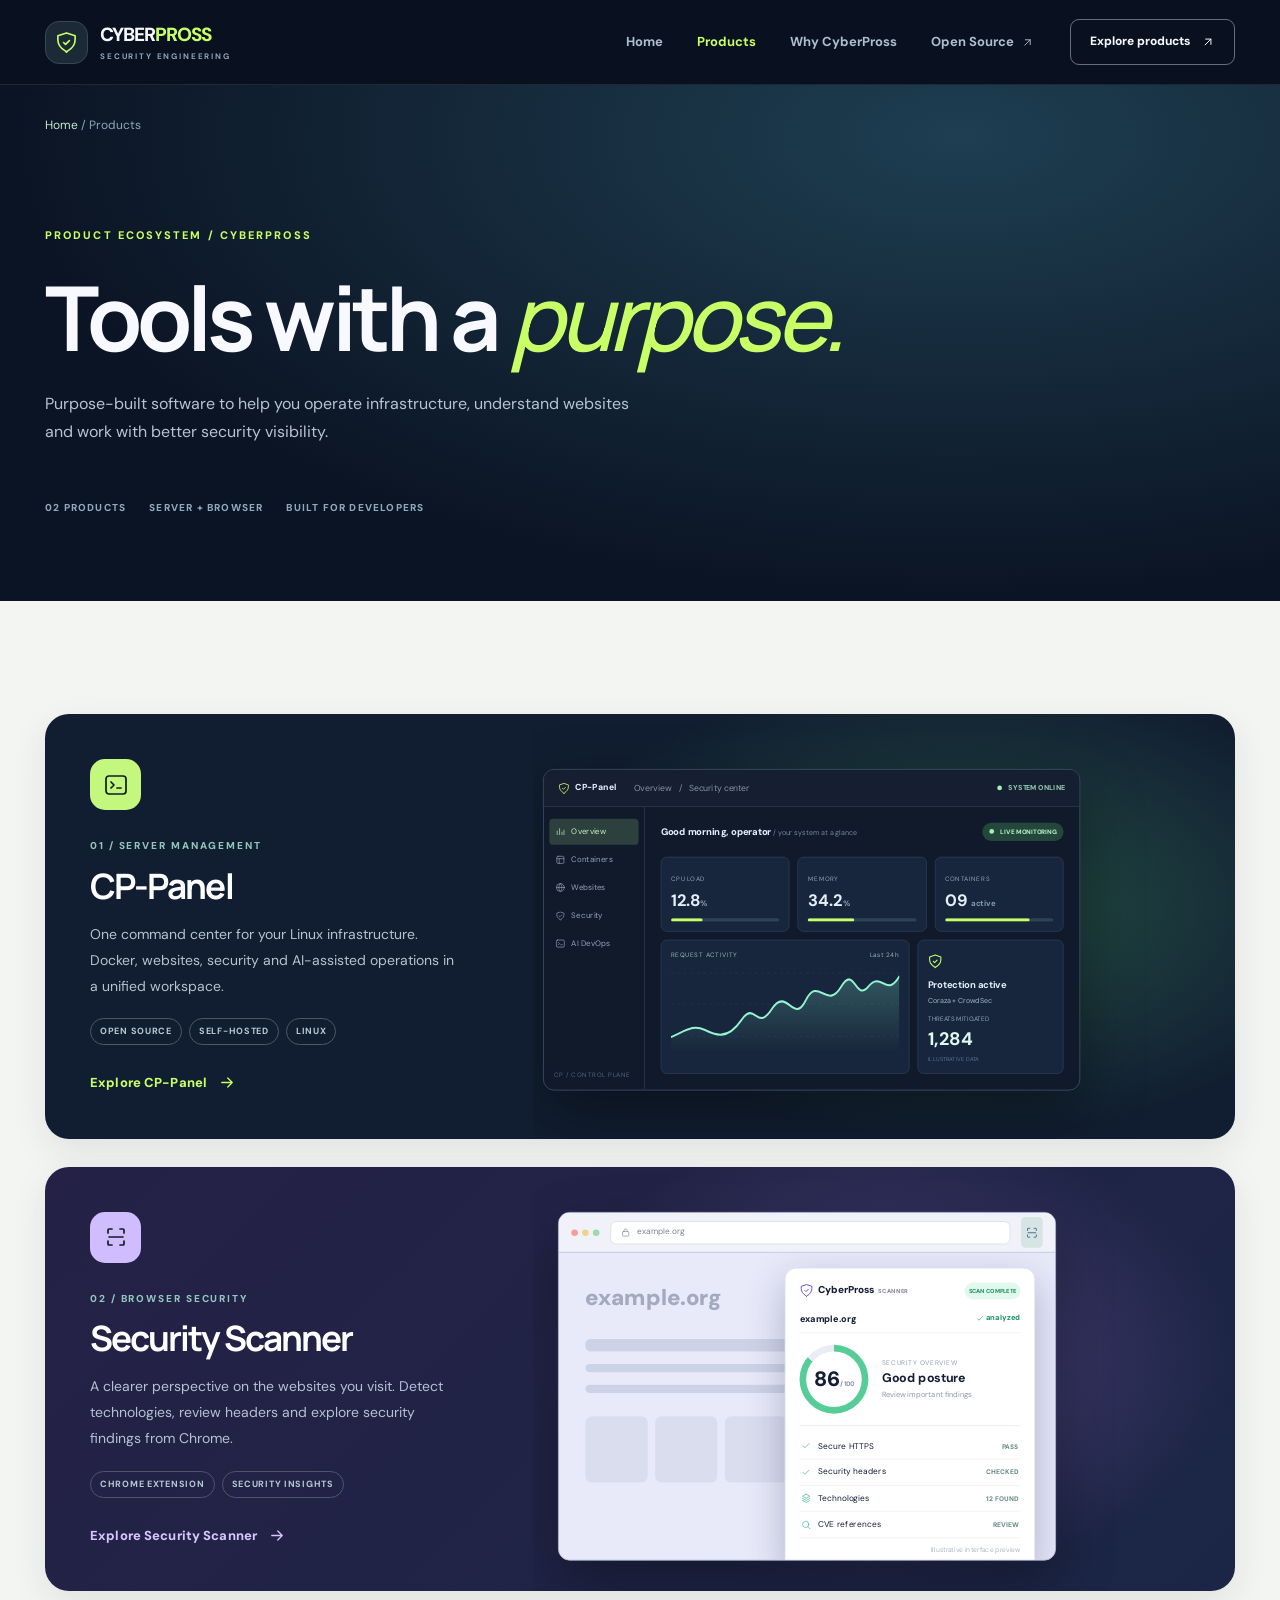
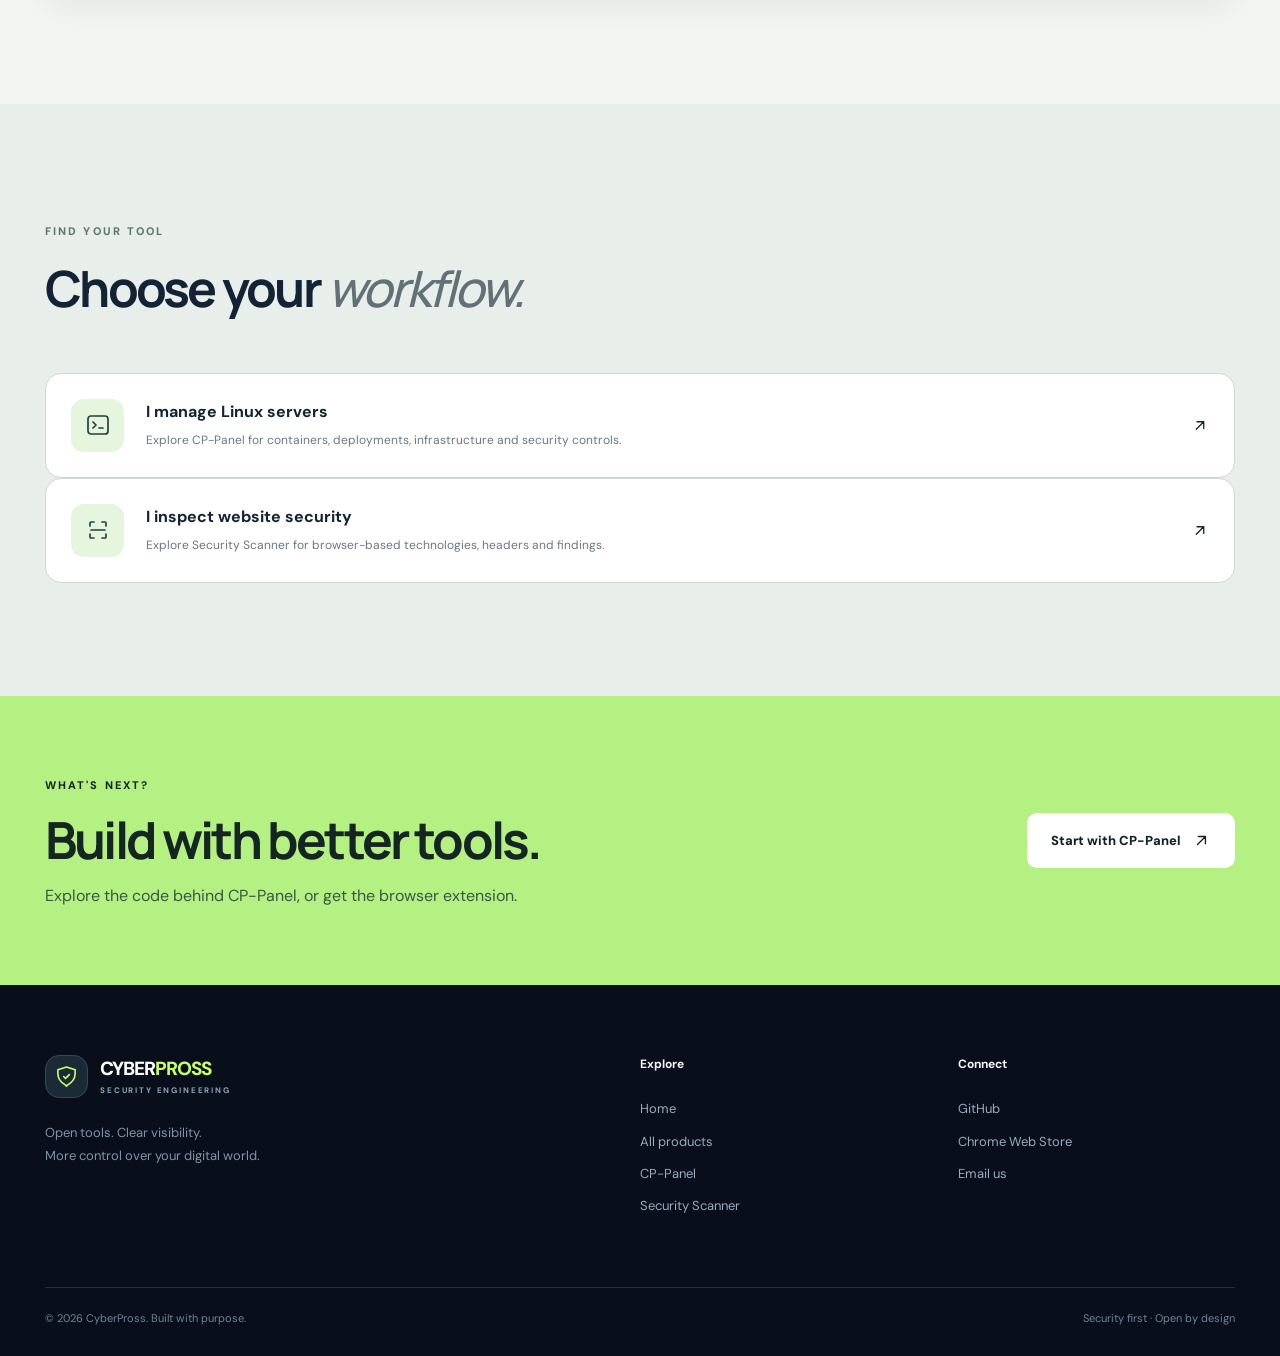
==== products/index.html @ 162265d2 "Import redesigned CyberPross static website" ====
<!doctype html><html lang="en"><head><meta charset="utf-8"><meta name="viewport" content="width=device-width,initial-scale=1"><meta name="description" content="Explore CP-Panel, our open-source Linux server control plane, and CyberPross Security Scanner for Chrome."><meta name="theme-color" content="#0a1020"><meta property="og:type" content="website"><meta property="og:title" content="Products | CyberPross"><meta property="og:description" content="Explore CP-Panel, our open-source Linux server control plane, and CyberPross Security Scanner for Chrome."><meta property="og:url" content="https://cyberpross.cc/products/"><meta name="color-scheme" content="dark"><link rel="canonical" href="https://cyberpross.cc/products/"><link rel="icon" href="/assets/favicon.svg" type="image/svg+xml"><link rel="stylesheet" href="/assets/styles.css"><script defer src="/assets/main.js"></script><title>Products | CyberPross</title></head><body><header class="site-header"><div class="shell nav"><a href="/" class="brand" aria-label="CyberPross home"><span class="brand-symbol"><svg class="ico " viewBox="0 0 24 24" fill="none" stroke="currentColor" stroke-width="1.7" stroke-linecap="round" stroke-linejoin="round" aria-hidden="true"><path d="m12 22 1-1c5-3 8-7 8-12V5l-9-3-9 3v4c0 5 3 9 8 12l1 1Z"/><path d="m9 12 2 2 4-4"/></svg></span><span>CYBER<span class="brand-sub">PROSS</span><small>SECURITY ENGINEERING</small></span></a><nav class="nav-links" id="main-nav" aria-label="Primary navigation"><a href="/" data-nav="/">Home</a><a href="/products/" data-nav="/products/">Products</a><a href="/#why">Why CyberPross</a><a href="https://github.com/nitishk1-hub/CP-Panel" target="_blank" rel="noopener noreferrer">Open Source <svg class="ico " viewBox="0 0 24 24" fill="none" stroke="currentColor" stroke-width="1.7" stroke-linecap="round" stroke-linejoin="round" aria-hidden="true"><path d="M7 17 17 7M8 7h9v9"/></svg></a></nav><a class="nav-button" href="/products/">Explore products <svg class="ico " viewBox="0 0 24 24" fill="none" stroke="currentColor" stroke-width="1.7" stroke-linecap="round" stroke-linejoin="round" aria-hidden="true"><path d="M7 17 17 7M8 7h9v9"/></svg></a><button class="menu-button" aria-controls="main-nav" aria-expanded="false" aria-label="Toggle menu"><svg class="ico " viewBox="0 0 24 24" fill="none" stroke="currentColor" stroke-width="1.7" stroke-linecap="round" stroke-linejoin="round" aria-hidden="true"><path d="M4 7h16M4 12h16M4 17h16"/></svg></button></div></header><main>
<section class="page-hero"><div class="shell"><div class="crumb"><a href="/">Home</a> / Products</div><span class="eyebrow">PRODUCT ECOSYSTEM / CYBERPROSS</span><h1>Tools with a <span class="serif">purpose.</span></h1><p>Purpose-built software to help you operate infrastructure, understand websites and work with better security visibility.</p><div class="page-hero-meta"><span>02 PRODUCTS</span><span>SERVER + BROWSER</span><span>BUILT FOR DEVELOPERS</span></div></div></section>
<section class="section portfolio-section"><div class="shell"><div class="product-stack"><article class="product-tile cp-tile"><div class="tile-copy"><div class="tile-icon"><svg class="ico " viewBox="0 0 24 24" fill="none" stroke="currentColor" stroke-width="1.7" stroke-linecap="round" stroke-linejoin="round" aria-hidden="true"><rect x="2" y="3" width="20" height="18" rx="3"/><path d="m7 9 3 3-3 3m6 0h4"/></svg></div><span class="eyebrow">01 / SERVER MANAGEMENT</span><h3>CP-Panel</h3><p>One command center for your Linux infrastructure. Docker, websites, security and AI-assisted operations in a unified workspace.</p><div class="tile-tags"><span>OPEN SOURCE</span><span>SELF-HOSTED</span><span>LINUX</span></div><a class="text-link" href="/products/cp-panel/">Explore CP-Panel <svg class="ico " viewBox="0 0 24 24" fill="none" stroke="currentColor" stroke-width="1.7" stroke-linecap="round" stroke-linejoin="round" aria-hidden="true"><path d="M5 12h14m-6-6 6 6-6 6"/></svg></a></div><div class="tile-preview"><div class="mock-dashboard"><div class="dash-top"><span class="dash-mark"><svg class="ico " viewBox="0 0 24 24" fill="none" stroke="currentColor" stroke-width="1.7" stroke-linecap="round" stroke-linejoin="round" aria-hidden="true"><path d="m12 22 1-1c5-3 8-7 8-12V5l-9-3-9 3v4c0 5 3 9 8 12l1 1Z"/><path d="m9 12 2 2 4-4"/></svg> CP-Panel</span><span class="dash-crumb">Overview <em>/</em> Security center</span><span class="dash-online"><i></i> SYSTEM ONLINE</span></div><div class="dash-content"><aside class="dash-rail"><span class="active"><svg class="ico " viewBox="0 0 24 24" fill="none" stroke="currentColor" stroke-width="1.7" stroke-linecap="round" stroke-linejoin="round" aria-hidden="true"><path d="M4 20v-9m6 9V5m6 15v-6m5 6V9"/></svg> Overview</span><span><svg class="ico " viewBox="0 0 24 24" fill="none" stroke="currentColor" stroke-width="1.7" stroke-linecap="round" stroke-linejoin="round" aria-hidden="true"><rect x="3" y="3" width="18" height="18" rx="3"/><path d="M3 9h18M9 9v12"/></svg> Containers</span><span><svg class="ico " viewBox="0 0 24 24" fill="none" stroke="currentColor" stroke-width="1.7" stroke-linecap="round" stroke-linejoin="round" aria-hidden="true"><circle cx="12" cy="12" r="10"/><path d="M2 12h20M12 2c5 5 5 15 0 20-5-5-5-15 0-20"/></svg> Websites</span><span><svg class="ico " viewBox="0 0 24 24" fill="none" stroke="currentColor" stroke-width="1.7" stroke-linecap="round" stroke-linejoin="round" aria-hidden="true"><path d="m12 22 1-1c5-3 8-7 8-12V5l-9-3-9 3v4c0 5 3 9 8 12l1 1Z"/><path d="m9 12 2 2 4-4"/></svg> Security</span><span><svg class="ico " viewBox="0 0 24 24" fill="none" stroke="currentColor" stroke-width="1.7" stroke-linecap="round" stroke-linejoin="round" aria-hidden="true"><rect x="2" y="3" width="20" height="18" rx="3"/><path d="m7 9 3 3-3 3m6 0h4"/></svg> AI DevOps</span><div class="rail-end">CP / CONTROL PLANE</div></aside><div class="dash-main"><div class="dash-heading"><span>Good morning, operator<span class="dash-soft"> / your system at a glance</span></span><span class="tiny-pill"><i></i> LIVE MONITORING</span></div><div class="dash-stats"><div><small>CPU LOAD</small><b>12.8<span>%</span></b><div class="tiny-meter"><i style="width:29%"></i></div></div><div><small>MEMORY</small><b>34.2<span>%</span></b><div class="tiny-meter"><i style="width:43%"></i></div></div><div><small>CONTAINERS</small><b>09 <span>active</span></b><div class="tiny-meter"><i style="width:78%"></i></div></div></div><div class="dash-bottom"><div class="dash-chart"><div class="chart-head"><span>REQUEST ACTIVITY</span><span>Last 24h</span></div><svg viewBox="0 0 390 115" preserveAspectRatio="none" aria-label="Illustrative request activity chart"><defs><linearGradient id="cFill" x1="0" y1="0" x2="0" y2="1"><stop offset="0%" stop-color="#87f0cf" stop-opacity=".24"/><stop offset="100%" stop-color="#87f0cf" stop-opacity="0"/></linearGradient></defs><path d="M0 94H390M0 50H390M0 8H390" stroke="#26374d" stroke-dasharray="4 7"/><path d="M0 95C28 85 39 78 57 85S96 100 120 72 146 89 172 57 209 79 230 45 266 59 290 27 314 48 337 26 367 43 390 12V115H0Z" fill="url(#cFill)"/><path d="M0 95C28 85 39 78 57 85S96 100 120 72 146 89 172 57 209 79 230 45 266 59 290 27 314 48 337 26 367 43 390 12" fill="none" stroke="#95f5cf" stroke-width="2.8"/></svg></div><div class="dash-protect"><div class="protect-icon"><svg class="ico " viewBox="0 0 24 24" fill="none" stroke="currentColor" stroke-width="1.7" stroke-linecap="round" stroke-linejoin="round" aria-hidden="true"><path d="m12 22 1-1c5-3 8-7 8-12V5l-9-3-9 3v4c0 5 3 9 8 12l1 1Z"/><path d="m9 12 2 2 4-4"/></svg></div><b>Protection active</b><p>Coraza + CrowdSec</p><span>THREATS MITIGATED</span><strong>1,284</strong><small>ILLUSTRATIVE DATA</small></div></div></div></div></div></div></article><article class="product-tile scanner-tile"><div class="tile-copy"><div class="tile-icon purple"><svg class="ico " viewBox="0 0 24 24" fill="none" stroke="currentColor" stroke-width="1.7" stroke-linecap="round" stroke-linejoin="round" aria-hidden="true"><path d="M4 8V5a1 1 0 0 1 1-1h3m8 0h3a1 1 0 0 1 1 1v3M4 16v3a1 1 0 0 0 1 1h3m8 0h3a1 1 0 0 0 1-1v-3M5 12h14"/></svg></div><span class="eyebrow">02 / BROWSER SECURITY</span><h3>Security Scanner</h3><p>A clearer perspective on the websites you visit. Detect technologies, review headers and explore security findings from Chrome.</p><div class="tile-tags"><span>CHROME EXTENSION</span><span>SECURITY INSIGHTS</span></div><a class="text-link" href="/products/security-scanner/">Explore Security Scanner <svg class="ico " viewBox="0 0 24 24" fill="none" stroke="currentColor" stroke-width="1.7" stroke-linecap="round" stroke-linejoin="round" aria-hidden="true"><path d="M5 12h14m-6-6 6 6-6 6"/></svg></a></div><div class="tile-preview"><div class="mock-browser"><div class="browser-chrome"><div class="browser-dots"><i></i><i></i><i></i></div><div class="browser-address"><svg class="ico " viewBox="0 0 24 24" fill="none" stroke="currentColor" stroke-width="1.7" stroke-linecap="round" stroke-linejoin="round" aria-hidden="true"><rect x="4" y="10" width="16" height="12" rx="2"/><path d="M8 10V7a4 4 0 0 1 8 0v3"/></svg> example.org</div><div class="browser-tool"><svg class="ico " viewBox="0 0 24 24" fill="none" stroke="currentColor" stroke-width="1.7" stroke-linecap="round" stroke-linejoin="round" aria-hidden="true"><path d="M4 8V5a1 1 0 0 1 1-1h3m8 0h3a1 1 0 0 1 1 1v3M4 16v3a1 1 0 0 0 1 1h3m8 0h3a1 1 0 0 0 1-1v-3M5 12h14"/></svg></div></div><div class="scan-layout"><div class="scan-background"><span>example.org</span><div class="phantom large"></div><div class="phantom medium"></div><div class="phantom"></div><div class="phantom-cards"><i></i><i></i><i></i></div></div><div class="scan-popover"><div class="scan-head"><div class="scan-brand"><svg class="ico " viewBox="0 0 24 24" fill="none" stroke="currentColor" stroke-width="1.7" stroke-linecap="round" stroke-linejoin="round" aria-hidden="true"><path d="m12 22 1-1c5-3 8-7 8-12V5l-9-3-9 3v4c0 5 3 9 8 12l1 1Z"/><path d="m9 12 2 2 4-4"/></svg> CyberPross <span>SCANNER</span></div><span class="scan-status">SCAN COMPLETE</span></div><div class="scan-target">example.org <span><svg class="ico " viewBox="0 0 24 24" fill="none" stroke="currentColor" stroke-width="1.7" stroke-linecap="round" stroke-linejoin="round" aria-hidden="true"><path d="m5 12 4 4L19 6"/></svg> analyzed</span></div><div class="scan-score"><div class="score-ring"><span>86<small>/100</small></span></div><div><small>SECURITY OVERVIEW</small><strong>Good posture</strong><p>Review important findings</p></div></div><div class="scan-lines"><div><svg class="ico " viewBox="0 0 24 24" fill="none" stroke="currentColor" stroke-width="1.7" stroke-linecap="round" stroke-linejoin="round" aria-hidden="true"><path d="m5 12 4 4L19 6"/></svg> Secure HTTPS <span>PASS</span></div><div><svg class="ico " viewBox="0 0 24 24" fill="none" stroke="currentColor" stroke-width="1.7" stroke-linecap="round" stroke-linejoin="round" aria-hidden="true"><path d="m5 12 4 4L19 6"/></svg> Security headers <span>CHECKED</span></div><div><svg class="ico " viewBox="0 0 24 24" fill="none" stroke="currentColor" stroke-width="1.7" stroke-linecap="round" stroke-linejoin="round" aria-hidden="true"><path d="m12 2 9 5-9 5-9-5 9-5Zm-9 10 9 5 9-5M3 17l9 5 9-5"/></svg> Technologies <span>12 FOUND</span></div><div><svg class="ico " viewBox="0 0 24 24" fill="none" stroke="currentColor" stroke-width="1.7" stroke-linecap="round" stroke-linejoin="round" aria-hidden="true"><circle cx="10.8" cy="10.8" r="7.5"/><path d="m16.5 16.5 5 5"/></svg> CVE references <span>REVIEW</span></div></div><div class="scan-foot">Illustrative interface preview</div></div></div></div></div></article></div></div></section>
<section class="section choose-section"><div class="shell"><div class="section-heading"><div><span class="eyebrow">FIND YOUR TOOL</span><h2>Choose your <span class="serif">workflow.</span></h2></div></div><div class="choice-grid"><a href="/products/cp-panel/" class="choice-card"><span><svg class="ico " viewBox="0 0 24 24" fill="none" stroke="currentColor" stroke-width="1.7" stroke-linecap="round" stroke-linejoin="round" aria-hidden="true"><rect x="2" y="3" width="20" height="18" rx="3"/><path d="m7 9 3 3-3 3m6 0h4"/></svg></span><div><b>I manage Linux servers</b><p>Explore CP-Panel for containers, deployments, infrastructure and security controls.</p></div><svg class="ico " viewBox="0 0 24 24" fill="none" stroke="currentColor" stroke-width="1.7" stroke-linecap="round" stroke-linejoin="round" aria-hidden="true"><path d="M7 17 17 7M8 7h9v9"/></svg></a><a href="/products/security-scanner/" class="choice-card"><span><svg class="ico " viewBox="0 0 24 24" fill="none" stroke="currentColor" stroke-width="1.7" stroke-linecap="round" stroke-linejoin="round" aria-hidden="true"><path d="M4 8V5a1 1 0 0 1 1-1h3m8 0h3a1 1 0 0 1 1 1v3M4 16v3a1 1 0 0 0 1 1h3m8 0h3a1 1 0 0 0 1-1v-3M5 12h14"/></svg></span><div><b>I inspect website security</b><p>Explore Security Scanner for browser-based technologies, headers and findings.</p></div><svg class="ico " viewBox="0 0 24 24" fill="none" stroke="currentColor" stroke-width="1.7" stroke-linecap="round" stroke-linejoin="round" aria-hidden="true"><path d="M7 17 17 7M8 7h9v9"/></svg></a></div></div></section>
<section class="end-cta"><div class="shell cta-inner"><div><span class="eyebrow">WHAT'S NEXT?</span><h2>Build with better tools.</h2><p>Explore the code behind CP-Panel, or get the browser extension.</p></div><a class="button light" href="/products/cp-panel/">Start with CP-Panel <svg class="ico " viewBox="0 0 24 24" fill="none" stroke="currentColor" stroke-width="1.7" stroke-linecap="round" stroke-linejoin="round" aria-hidden="true"><path d="M7 17 17 7M8 7h9v9"/></svg></a></div></section>
</main><footer class="footer"><div class="shell footer-main"><div class="footer-brand"><a href="/" class="brand"><span class="brand-symbol"><svg class="ico " viewBox="0 0 24 24" fill="none" stroke="currentColor" stroke-width="1.7" stroke-linecap="round" stroke-linejoin="round" aria-hidden="true"><path d="m12 22 1-1c5-3 8-7 8-12V5l-9-3-9 3v4c0 5 3 9 8 12l1 1Z"/><path d="m9 12 2 2 4-4"/></svg></span><span>CYBER<span class="brand-sub">PROSS</span><small>SECURITY ENGINEERING</small></span></a><p>Open tools. Clear visibility.<br>More control over your digital world.</p></div><div class="footer-col"><b>Explore</b><a href="/">Home</a><a href="/products/">All products</a><a href="/products/cp-panel/">CP-Panel</a><a href="/products/security-scanner/">Security Scanner</a></div><div class="footer-col"><b>Connect</b><a href="https://github.com/nitishk1-hub/CP-Panel" target="_blank" rel="noopener noreferrer">GitHub</a><a href="https://chromewebstore.google.com/detail/cyberpross-security-scann/edbncdajlofhbpejdnpjjgjlmbiemeie" target="_blank" rel="noopener noreferrer">Chrome Web Store</a><a href="mailto:admin@cyberpross.com">Email us</a></div></div><div class="shell footer-base"><span>© 2026 CyberPross. Built with purpose.</span><span>Security first · Open by design</span></div></footer></body></html>
---- assets/styles.css ----
@import url('https://fonts.googleapis.com/css2?family=DM+Sans:wght@400;500;600;700;800&family=Manrope:wght@400;500;600;700;800&display=swap');
:root{--ink:#101b2b;--deep:#0a1020;--lime:#c8ff66;--mint:#93e5cb;--paper:#f3f5f2;--muted:#a9b5c7;--border:#d9e0dd;--darkborder:#26354d}*{box-sizing:border-box}html{scroll-behavior:smooth}body{margin:0;background:var(--deep);color:#f7f9ff;font:16px/1.65 'DM Sans',system-ui,sans-serif}a{text-decoration:none;color:inherit}a:focus-visible,button:focus-visible{outline:3px solid var(--lime);outline-offset:4px}button{font:inherit;cursor:pointer}.ico{width:19px;height:19px;display:inline-block;vertical-align:middle;flex:none}h1,h2,h3,p{margin:0}h1,h2,h3{font-family:Manrope,system-ui,sans-serif;line-height:1.12;letter-spacing:-.055em}p{line-height:1.75}.shell{width:min(1190px,calc(100% - 60px));margin-inline:auto}.eyebrow{font-size:11px;letter-spacing:.19em;font-weight:800;text-transform:uppercase;display:inline-flex;align-items:center;gap:14px}.eyebrow-line{width:24px;height:1px;background:currentColor}.serif{font-weight:500;font-style:italic;color:#627077}.site-header{border-bottom:1px solid #ffffff18;position:sticky;top:0;background:#0a1220e8;backdrop-filter:blur(19px);z-index:30}.nav{height:84px;display:flex;align-items:center;gap:36px}.brand{display:flex;align-items:center;gap:12px;line-height:1;font-size:19px;font-weight:800;letter-spacing:-.05em}.brand-symbol{width:43px;height:43px;border:1px solid #344955;display:grid;place-items:center;border-radius:14px;background:#1c2a38;color:var(--lime)}.brand-symbol .ico{width:23px;height:23px}.brand-sub{color:var(--lime)}.brand small{display:block;margin-top:8px;font:700 8px/1 'DM Sans',sans-serif;letter-spacing:.23em;color:#91a4ba}.nav-links{display:flex;align-items:center;gap:34px;margin-left:auto}.nav-links a{font-size:13px;color:#adbed0;font-weight:700}.nav-links a:hover,.nav-links a.active{color:var(--lime)}.nav-links svg{width:13px;height:13px;margin-left:4px}.nav-button{padding:12px 19px;border:1px solid #627181;border-radius:9px;font-size:12px;font-weight:800;white-space:nowrap}.nav-button .ico{width:14px;height:14px;margin-left:8px}.nav-button:hover{background:#17283a}.menu-button{display:none;background:none;color:white;border:0;padding:8px}.home-hero{background:radial-gradient(ellipse at 80% 25%,#1b3a49 0%,#0c182b 39%,#0a1020 80%);position:relative;overflow:hidden}.home-hero:before{content:"";position:absolute;inset:0;background-image:radial-gradient(#c6d6e422 .8px,transparent .8px);background-size:23px 23px;mask-image:linear-gradient(90deg,transparent,#000)}.hero-content{position:relative;display:grid;grid-template-columns:1fr 1fr;min-height:648px;align-items:center;gap:30px}.hero-copy{padding:64px 0 86px;position:relative;z-index:2}.announcement{display:inline-flex;align-items:center;gap:12px;padding:11px 15px;border:1px solid #526666;border-radius:100px;color:#ddf7ea;font-size:10px;letter-spacing:.13em;font-weight:800;background:#192c30}.announcement-arrow{display:inline-flex;border-left:1px solid #647875;padding-left:8px}.announcement-arrow .ico{width:14px;height:14px}.pulse{width:7px;height:7px;border-radius:50%;background:var(--lime);box-shadow:0 0 0 5px #b6e96f18;animation:pulse 3s infinite}@keyframes pulse{50%{box-shadow:0 0 0 10px #b6e96f04}}.hero-copy h1{font-size:clamp(48px,5.2vw,76px);line-height:1.08;margin:29px 0 24px;letter-spacing:-.075em}.hero-copy h1 em{font-style:normal;color:var(--lime)}.hero-copy>p{max-width:540px;color:#b1bed0;font-size:16px}.hero-actions{display:flex;gap:12px;flex-wrap:wrap;margin-top:34px}.button{display:inline-flex;align-items:center;justify-content:center;gap:11px;padding:16px 23px;min-height:54px;border-radius:10px;font-weight:800;font-size:13px;transition:transform .2s,background .2s,border-color .2s;border:1px solid transparent}.button:hover{transform:translateY(-2px)}.button.lime{background:var(--lime);color:#0e1d20}.button.lime:hover{background:#dcff9e}.button.outline{border-color:#576b7a;color:#f3f7fa;background:#ffffff05}.button.outline:hover{border-color:var(--lime)}.button.dark{color:white;background:#111e2e}.button.light{color:#131f2b;background:white}.hero-proof{display:flex;align-items:center;gap:14px;margin-top:53px;font-size:10px;letter-spacing:.15em;color:#95a8b8;font-weight:800}.proof-avatars{display:flex;padding-left:3px}.proof-avatars span{width:34px;height:34px;display:grid;place-items:center;border-radius:50%;border:2px solid #0c1527;margin-left:-4px;background:#34475a;color:var(--lime)}.proof-avatars span:nth-child(2){background:#254a46}.proof-avatars span:nth-child(3){background:#3d375c}.proof-avatars .ico{width:15px;height:15px}.hero-image{height:610px;position:relative;display:flex;align-items:center;justify-content:center}.hero-orbit{border:1px solid #477b82;border-radius:50%;position:absolute;box-shadow:inset 0 0 40px #64b8a108}.orbit-one{width:475px;height:475px;opacity:.38}.orbit-two{width:360px;height:360px;opacity:.45;border-style:dashed;animation:spin 100s linear infinite}.orbit-three{width:255px;height:255px;border-color:#9bf1bf66;box-shadow:0 0 80px #8bf5ba16,inset 0 0 70px #83e6ae18;opacity:.85}.core-orbit{width:150px;height:150px;background:radial-gradient(circle at 35% 25%,#305e55,#112b31 70%);display:grid;place-items:center;border:1px solid #82d8b6;box-shadow:0 0 0 10px #71edae0c,0 0 80px #52d69d48}.core-orbit svg{width:77px;height:77px;color:var(--lime);stroke-width:1.1}@keyframes spin{to{transform:rotate(360deg)}}.floating-card{position:absolute;z-index:2;background:#14263aee;border:1px solid #41606e;backdrop-filter:blur(12px);border-radius:14px;display:flex;align-items:center;gap:13px;padding:16px 19px;min-width:225px;box-shadow:0 15px 40px #010a12a0}.floating-card>span{width:43px;height:43px;border-radius:11px;background:#b9fa6b;color:#10261d;display:grid;place-items:center}.floating-card b{display:block;font:800 14px Manrope,sans-serif}.floating-card small{font-size:9px;letter-spacing:.11em;color:#a4b7c7}.floating-left{left:0;top:120px;transform:rotate(-5deg)}.floating-right{right:-5px;bottom:117px;transform:rotate(5deg)}.floating-right>span{background:#a7baff}.orbit-label{position:absolute;font-size:9px;letter-spacing:.18em;color:#9ab6b7;font-weight:750}.orbit-label-a{right:55px;top:76px}.orbit-label-b{left:10%;bottom:100px}.hero-bottom{border-top:1px solid #324254;position:relative;display:flex;align-items:center;gap:35px;padding:25px 0 29px;color:#90a5b5;font-size:10px;font-weight:800;letter-spacing:.17em}.hero-bottom .line{height:1px;background:#34495a;flex:1}.intro-band{background:var(--lime);color:#111c27;padding:79px 0}.intro-grid{display:grid;grid-template-columns:1.2fr .8fr;gap:90px;align-items:end}.intro-heading .eyebrow{color:#43512a}.intro-heading h2{font-size:clamp(33px,3.7vw,50px);margin-top:22px;max-width:730px}.intro-heading h2 span{font-style:italic;font-weight:500}.intro-grid>p{max-width:420px;font-size:16px;color:#3d522b;padding-bottom:5px}.section{padding:113px 0}.portfolio-section{background:var(--paper);color:var(--ink)}.section-heading{display:flex;align-items:end;justify-content:space-between;gap:38px;margin-bottom:39px}.section-heading .eyebrow{color:#63746d}.section-heading h2{font-size:clamp(34px,3.9vw,53px);margin:17px 0}.section-heading p{color:#61707b;max-width:550px}.text-link{display:inline-flex;align-items:center;gap:11px;font-size:13px;font-weight:800;letter-spacing:.01em}.text-link .ico{width:18px}.dark-link{white-space:nowrap;color:#1f3e42}.product-stack{display:grid;gap:28px}.product-tile{background:#111e31;color:white;border-radius:24px;min-height:405px;display:grid;grid-template-columns:41% 59%;overflow:hidden;box-shadow:0 12px 36px #19243216}.scanner-tile{background:linear-gradient(135deg,#252146,#1b2646)}.tile-copy{padding:45px;display:flex;flex-direction:column;align-items:flex-start;position:relative;z-index:2}.tile-icon{display:grid;place-items:center;width:51px;height:51px;border-radius:15px;background:#c4f77d;color:#101c23;margin-bottom:28px}.tile-icon.purple{background:#d0bdff}.tile-icon .ico{width:24px;height:24px}.tile-copy .eyebrow{color:#92c8bc;font-size:10px}.tile-copy h3{font-size:35px;margin:12px 0 16px}.tile-copy p{font-size:14px;line-height:1.85;color:#b4c2d2;max-width:370px}.tile-tags{display:flex;flex-wrap:wrap;gap:7px;margin-top:19px}.tile-tags span{border:1px solid #4a5868;border-radius:50px;padding:5px 9px;font-size:9px;font-weight:750;letter-spacing:.08em;color:#b5c9d1}.tile-copy .text-link{margin-top:auto;padding-top:27px;color:var(--lime)}.scanner-tile .tile-copy .text-link{color:#d8c4ff}.tile-preview{position:relative;overflow:hidden;min-height:405px;padding:70px 0 0 0}.cp-tile .tile-preview{background:radial-gradient(ellipse at 60% 45%,#245045,transparent 70%)}.scanner-tile .tile-preview{background:radial-gradient(ellipse at 50% 45%,#4c3f79,transparent 70%)}.tile-preview .mock-dashboard{position:absolute;top:55px;left:10px;width:680px;transform:scale(.79);transform-origin:top left}.tile-preview .mock-browser{position:absolute;width:600px;left:25px;top:45px;transform:scale(.83);transform-origin:top left}.difference-section{background:#0b1322}.section-heading.inverse .eyebrow{color:var(--mint)}.section-heading.inverse h2{color:white}.section-heading.inverse .serif{color:var(--lime)}.section-heading.inverse>p{max-width:335px;color:#9eacbf}.benefits{display:grid;grid-template-columns:repeat(3,1fr);gap:18px}.benefit{border:1px solid #2c3a50;border-radius:16px;padding:29px;min-height:273px;background:linear-gradient(145deg,#16243a,#101b2d);position:relative}.benefit-icon{display:grid;place-items:center;width:44px;height:44px;border-radius:12px;background:#273d40;color:var(--lime)}.benefit h3{font-size:21px;margin:38px 0 11px}.benefit p{color:#a1afc2;font-size:13px}.benefit-number{position:absolute;top:34px;right:27px;font-size:11px;color:#7c90a3;font-weight:800}.open-section{background:#e6ece5;color:#142036}.open-grid{display:grid;grid-template-columns:43% 57%;gap:60px;align-items:center}.open-grid .eyebrow{color:#4b625a}.open-grid h2{font-size:clamp(34px,4vw,55px);margin:21px 0}.open-grid>div:first-child p{color:#596d73;max-width:390px;margin-bottom:25px}.code-illustration{background:#101b2c;color:#d5e7f4;border:1px solid #34495e;border-radius:17px;box-shadow:0 24px 50px #0c253028;overflow:hidden}.code-title{display:flex;justify-content:space-between;align-items:center;padding:16px 20px;border-bottom:1px solid #273c52;font-size:10px;letter-spacing:.09em;color:#9eb1c2}.code-title>span:first-child{display:flex;gap:6px}.code-title i{width:7px;height:7px;background:#a0b0c2;border-radius:50%}.code-title i:first-child{background:#f59a91}.code-title i:nth-child(2){background:#f8d27b}.code-title i:nth-child(3){background:#97dbb0}.code-body{padding:25px 26px;font:13px/2.3 ui-monospace,monospace}.code-body i{font-style:normal;color:#647990;margin-right:26px}.code-green{color:#abf4ac}.code-purple{color:#b9b5ff}.code-bottom{padding:15px 23px;display:flex;align-items:center;gap:9px;border-top:1px solid #293a50;color:#a3b7ca;font-size:10px;letter-spacing:.12em}.code-bottom span{margin-left:auto}.end-cta{padding:75px 0;background:#b5f083;color:#142522}.cta-inner{display:flex;align-items:center;justify-content:space-between;gap:35px}.end-cta h2{font-size:clamp(34px,4vw,54px);margin:14px 0}.end-cta p{color:#355843;max-width:590px}.footer{background:#080f1b;color:white}.footer-main{display:grid;grid-template-columns:2fr 1fr 1fr;gap:40px;padding:70px 0}.footer-brand p{color:#8293a5;font-size:13px;margin-top:24px}.footer-col{display:flex;flex-direction:column;gap:11px}.footer-col b{font-size:12px;margin-bottom:12px;color:#f3f8fa}.footer-col a{font-size:13px;color:#9baabc}.footer-col a:hover{color:var(--lime)}.footer-base{display:flex;justify-content:space-between;gap:20px;border-top:1px solid #243143;padding:21px 0 29px;font-size:11px;color:#718397}.mock-dashboard{background:#101a2a;border:1px solid #43536b;border-radius:14px;box-shadow:0 30px 80px #0006;overflow:hidden;color:#e6eefc;font-family:'DM Sans',sans-serif}.dash-top{height:47px;border-bottom:1px solid #2a3850;display:flex;align-items:center;gap:22px;padding:0 18px;font-size:11px;background:#151f31}.dash-mark{font-weight:800;white-space:nowrap}.dash-mark .ico{color:var(--lime);width:15px;margin-right:4px}.dash-crumb{color:#8193aa}.dash-crumb em{font-style:normal;padding:0 6px}.dash-online{margin-left:auto;color:#8fc5ac;font-size:9px;font-weight:850;white-space:nowrap}.dash-online i,.tiny-pill i{display:inline-block;width:6px;height:6px;border-radius:50%;background:#a6f0b2;margin-right:6px}.dash-content{display:grid;grid-template-columns:128px 1fr;min-height:294px}.dash-rail{border-right:1px solid #2b3a4e;display:flex;flex-direction:column;gap:3px;padding:15px 7px;font-size:10px;color:#93a1b7;position:relative}.dash-rail>span{padding:8px;white-space:nowrap}.dash-rail .active{background:#2e403e;color:#bdf3bc;border-radius:5px}.dash-rail .ico{width:12px;height:12px;margin-right:5px}.rail-end{position:absolute;bottom:12px;left:13px;font-size:8px;letter-spacing:.1em;color:#4e6682}.dash-main{padding:20px}.dash-heading{display:flex;justify-content:space-between;gap:10px;align-items:center;font-weight:800;font-size:12px}.dash-soft{font-size:9px;color:#7487a0;font-weight:400}.tiny-pill{font-size:8px;white-space:nowrap;background:#24473b;color:#b6f3cb;border-radius:30px;padding:5px 9px}.dash-stats{display:grid;grid-template-columns:repeat(3,1fr);gap:10px;margin-top:20px}.dash-stats>div{background:#17263c;border:1px solid #2b3d57;border-radius:8px;padding:12px}.dash-stats small{font-size:8px;letter-spacing:.09em;color:#93a1b6}.dash-stats b{font-size:21px;display:block;line-height:1.5}.dash-stats b span{font-size:10px;color:#8299ae}.tiny-meter{height:4px;background:#2b4257;border-radius:2px;overflow:hidden;margin-top:7px}.tiny-meter i{display:block;background:var(--lime);height:100%;border-radius:2px}.dash-bottom{display:grid;grid-template-columns:1.45fr .85fr;gap:10px;margin-top:10px}.dash-chart,.dash-protect{background:#17263c;border:1px solid #2b3d57;border-radius:8px;padding:12px}.chart-head{display:flex;justify-content:space-between;font-size:8px;color:#9dafbe;letter-spacing:.09em}.dash-chart svg{width:100%;height:107px;margin-top:9px}.dash-protect{display:flex;align-items:flex-start;flex-direction:column}.protect-icon{color:var(--lime)}.dash-protect b{font-size:12px;margin-top:9px}.dash-protect p{font-size:9px;color:#a4b5c5;margin-top:2px}.dash-protect>span{font-size:8px;color:#90a5bd;margin-top:8px}.dash-protect strong{font-size:23px;color:#e2f9ec}.dash-protect>small{font-size:7px;color:#5a728f;margin-top:auto}.mock-browser{background:#e8eafa;border:1px solid #aab7d1;border-radius:14px;overflow:hidden;box-shadow:0 28px 70px #0005;color:#141e37;font-family:'DM Sans',sans-serif}.browser-chrome{height:48px;background:#f1f2f9;border-bottom:1px solid #bec5d8;display:flex;align-items:center;gap:13px;padding:0 15px}.browser-dots{display:flex;gap:5px}.browser-dots i{width:8px;height:8px;background:#c2c8d5;border-radius:50%}.browser-dots i:first-child{background:#fa9b9b}.browser-dots i:nth-child(2){background:#eed48b}.browser-dots i:nth-child(3){background:#9ddaac}.browser-address{height:28px;border-radius:7px;background:white;border:1px solid #d9deed;color:#79859c;display:flex;align-items:center;gap:8px;padding:0 12px;font-size:10px;flex:1}.browser-address svg{width:11px;height:11px}.browser-tool{background:#d6e4e3;border-radius:5px;color:#476b83;padding:5px}.browser-tool svg{width:16px;height:16px}.scan-layout{height:370px;position:relative;overflow:hidden}.scan-background{padding:32px;opacity:.65}.scan-background>span{font-size:27px;font-weight:900;color:#7f89a2}.phantom{height:10px;background:#c0c8de;border-radius:6px;width:46%;margin-top:15px}.phantom.large{height:15px;width:60%;margin-top:27px}.phantom.medium{width:53%}.phantom-cards{display:flex;gap:9px;margin-top:28px}.phantom-cards i{width:75px;height:80px;border-radius:8px;background:#d2d7e8}.scan-popover{position:absolute;right:24px;top:18px;width:302px;border-radius:14px;background:white;box-shadow:0 17px 46px #3b3e6755;border:1px solid #d8deef;padding:17px}.scan-head,.scan-target{display:flex;align-items:center;justify-content:space-between}.scan-brand{display:flex;align-items:center;gap:5px;font-weight:850;font-size:12px}.scan-brand .ico{color:#6255cb;width:17px;height:17px}.scan-brand span{font-size:7px;color:#8389a2;letter-spacing:.08em}.scan-status{font-size:7px;color:#248d64;background:#e1f8ec;padding:4px 5px;border-radius:20px;font-weight:800}.scan-target{padding:14px 0 8px;border-bottom:1px solid #edf0f8;font-size:11px;font-weight:800}.scan-target span{font-size:9px;color:#1b9961}.scan-target svg{width:11px;height:11px}.scan-score{display:flex;align-items:center;gap:16px;margin:14px 0}.score-ring{width:83px;height:83px;display:grid;place-items:center;border-radius:50%;background:conic-gradient(#56cc96 0 86%,#e9ecf6 86%);position:relative}.score-ring:before{content:"";position:absolute;inset:8px;background:white;border-radius:50%}.score-ring span{position:relative;font-size:25px;font-weight:850}.score-ring small{font-size:8px;color:#8c96aa}.scan-score>div:last-child small{display:block;font-size:8px;letter-spacing:.08em;color:#93a0b2}.scan-score strong{display:block;font-size:15px}.scan-score p{font-size:9px;color:#8b96aa}.scan-lines{border-top:1px solid #e4e9f1;padding-top:9px}.scan-lines>div{display:flex;align-items:center;gap:8px;padding:7px 2px;font-size:10px;border-bottom:1px solid #eff1f7}.scan-lines .ico{width:12px;height:12px;color:#45b78a}.scan-lines span{margin-left:auto;color:#69898a;font-size:8px;font-weight:800}.scan-foot{color:#adb4c3;font-size:8px;text-align:right;margin-top:8px}.page-hero{background:radial-gradient(ellipse at 75% 10%,#1e3e51,#0b1424 70%);padding:0 0 85px}.crumb{padding:31px 0 85px;color:#91a4bc;font-size:12px}.crumb a{color:#c0eacd}.page-hero .eyebrow{color:var(--lime)}.page-hero h1{font-size:clamp(53px,7vw,94px);margin:20px 0 22px}.page-hero h1 .serif{color:var(--lime)}.page-hero p{max-width:610px;color:#b7c3d2}.page-hero-meta{display:flex;gap:23px;margin-top:54px;font-size:10px;letter-spacing:.12em;color:#8faac0;font-weight:800}.choice-card{display:flex;align-items:center;gap:22px;border:1px solid #ced9d4;background:white;padding:25px;border-radius:16px}.choice-card>span{width:53px;height:53px;display:grid;place-items:center;border-radius:13px;background:#e5f5de;color:#21423f;flex:none}.choice-card>span .ico{width:24px;height:24px}.choice-card>div{flex:1}.choice-card b{font-size:16px}.choice-card p{font-size:12px;color:#697982;margin-top:5px}.choice-card:hover{border-color:#668d76}.choice-card>.ico{width:18px}.choose-section{background:#e8efea;color:#132234}.product-page-hero{background:radial-gradient(ellipse at 75% 0%,#23463e,#0b1423 70%);padding-bottom:90px;overflow:hidden}.scanner-page{background:radial-gradient(ellipse at 78% 0%,#3b326e,#0b1423 70%)}.product-page-copy{max-width:780px;margin-bottom:62px}.product-page-copy .eyebrow{color:var(--lime)}.product-page-copy h1{font-size:clamp(59px,7.5vw,105px);margin:20px 0}.product-page-copy h1 .serif{color:var(--lime)}.product-page-copy>p{max-width:660px;color:#b3c3d2;font-size:17px}.spec-row{display:flex;gap:65px;flex-wrap:wrap;border-top:1px solid #3a5060;margin-top:56px;padding-top:22px}.spec-row>div{display:flex;flex-direction:column;gap:6px}.spec-row span{color:#90a9b3;font-size:10px;letter-spacing:.13em}.spec-row b{font-size:13px}.wide-mock,.scanner-wide{max-width:1020px;margin:0 auto;position:relative}.wide-mock .mock-dashboard{width:100%}.wide-label{display:flex;justify-content:space-between;align-items:center;font-size:10px;font-weight:800;letter-spacing:.14em;color:#94b9a3;margin-bottom:14px}.wide-label .ico{width:16px}.wide-label span{color:#78989c}.wide-mock .dash-top{height:56px}.wide-mock .dash-content{grid-template-columns:180px 1fr;min-height:370px}.wide-mock .dash-rail{font-size:13px;padding:26px 15px}.wide-mock .dash-rail>span{padding:13px}.wide-mock .dash-main{padding:30px}.wide-mock .dash-stats>div{padding:19px}.wide-mock .dash-stats b{font-size:30px}.wide-mock .dash-bottom{margin-top:18px}.wide-mock .dash-chart svg{height:140px}.wide-mock .dash-protect{padding:18px}.scanner-wide .mock-browser{width:85%;margin:0 auto}.scanner-wide .scan-layout{height:490px}.scanner-wide .scan-popover{width:365px;right:15%;top:30px;padding:24px}.scanner-wide .scan-score{margin:25px 0}.scanner-wide .score-ring{width:110px;height:110px}.scanner-wide .scan-lines>div{padding:10px}.white-section{background:var(--paper);color:#122036}.feature-cards{display:grid;grid-template-columns:repeat(3,1fr);gap:17px}.feature-card{background:white;border:1px solid #dce5df;border-radius:15px;padding:31px;min-height:240px}.feature-card>.ico{width:26px;height:26px;color:#337f68}.feature-card h3{font-size:19px;margin:28px 0 11px}.feature-card p{font-size:13px;color:#637581}.cp-bottom,.scanner-bottom{background:#0d182a}.side-story{display:grid;grid-template-columns:1fr 1fr;gap:90px;align-items:center}.side-story h2{font-size:clamp(38px,4.5vw,62px);margin:21px 0}.side-story h2 .serif{color:var(--lime)}.side-story p{color:#a1b5c4;max-width:460px}.side-story .text-link{margin-top:25px;color:var(--lime)}.workflow-preview{background:#142338;border:1px solid #35485b;border-radius:18px;padding:28px}.workflow-title{display:flex;justify-content:space-between;color:#9cc7ba;font-size:11px;font-weight:800;letter-spacing:.13em;padding-bottom:20px;border-bottom:1px solid #31465a}.workflow-step{display:flex;align-items:center;gap:20px;padding:18px 0;border-bottom:1px solid #293e51}.workflow-step:last-child{border-bottom:0}.workflow-step>span{color:var(--lime);font-size:11px;font-weight:800}.workflow-step>div{flex:1}.workflow-step b{display:block;font-size:14px}.workflow-step small{display:block;color:#91a6b8;margin-top:4px;font-size:12px}.workflow-step .ico{color:#8bdcb6}.scan-workflow{padding:13px 15px 13px 30px;border-left:1px solid #4c5875}.scan-step{display:flex;gap:23px;padding:16px 0}.scan-step>span{width:35px;height:35px;display:grid;place-items:center;background:#323358;color:#d9c7ff;border-radius:50%;font-size:11px;flex:none}.scan-step b{font-size:15px}.scan-step p{font-size:12px;margin-top:7px}.product-note{display:flex;gap:12px;background:#18243a;padding:18px;border:1px solid #38495b;border-radius:13px;margin-top:25px;font-size:12px;color:#bac6d6;max-width:480px}.product-note .ico{color:var(--lime)}@media(max-width:1100px){.nav-links{gap:18px}.hero-content{grid-template-columns:1fr .85fr}.hero-orbit.orbit-one{width:380px;height:380px}.hero-orbit.orbit-two{width:310px;height:310px}.floating-left{left:-23px}.floating-right{right:-20px}.tile-copy{padding:32px}.product-tile{grid-template-columns:42% 58%}}@media(max-width:850px){.shell{width:min(100% - 36px,1190px)}.nav-links{display:none;position:absolute;top:84px;left:0;right:0;background:#111c2b;padding:24px;flex-direction:column;align-items:stretch;gap:20px;box-shadow:0 25px 40px #0007}.nav-links.open{display:flex}.menu-button{display:block;margin-left:auto}.nav-button{display:none}.hero-content{grid-template-columns:1fr}.hero-copy{padding:85px 0 0}.hero-image{height:480px}.hero-orbit.orbit-one{width:440px;height:440px}.hero-orbit.orbit-two{width:330px;height:330px}.floating-left{left:8%}.floating-right{right:7%}.hero-bottom{flex-wrap:wrap}.intro-grid,.open-grid,.side-story{grid-template-columns:1fr;gap:28px}.product-tile{grid-template-columns:1fr}.tile-preview{height:300px;min-height:300px}.tile-preview .mock-dashboard{left:20%;top:2px}.tile-preview .mock-browser{left:18%;top:0}.benefits,.feature-cards{grid-template-columns:repeat(2,1fr)}.footer-main{grid-template-columns:1.5fr 1fr 1fr}.scanner-wide .scan-popover{right:5%}}@media(max-width:580px){.nav{height:70px}.nav-links{top:70px}.hero-copy{padding-top:55px}.hero-copy h1{font-size:clamp(42px,12vw,64px)}.hero-image{height:370px}.hero-orbit.orbit-one{width:330px;height:330px}.hero-orbit.orbit-two{width:260px;height:260px}.hero-orbit.orbit-three{width:190px;height:190px}.core-orbit{width:120px;height:120px}.core-orbit svg{width:55px}.floating-card{min-width:0;padding:10px}.floating-card>span{width:34px;height:34px}.floating-card b{font-size:11px}.floating-card small{font-size:7px}.floating-left{top:55px;left:-10px}.floating-right{bottom:45px;right:-10px}.orbit-label{display:none}.hero-bottom{font-size:9px;gap:10px}.hero-bottom .line{display:none}.intro-band{padding:64px 0}.section{padding:75px 0}.section-heading{display:block}.section-heading .text-link{margin-top:20px}.tile-copy{padding:27px}.tile-preview .mock-dashboard{left:4%;transform:scale(.54)}.tile-preview .mock-browser{left:7%;transform:scale(.57)}.benefits,.feature-cards,.choice-grid{grid-template-columns:1fr}.footer-main{grid-template-columns:1fr 1fr;gap:32px}.footer-brand{grid-column:1/-1}.footer-base{flex-direction:column}.cta-inner{flex-direction:column;align-items:flex-start}.page-hero .crumb,.product-page-hero .crumb{padding-bottom:54px}.page-hero h1,.product-page-copy h1{font-size:clamp(44px,11vw,63px)}.page-hero-meta{gap:10px;flex-wrap:wrap}.wide-mock{overflow:hidden}.wide-mock .mock-dashboard{width:920px;transform:scale(.48);transform-origin:top left;margin-bottom:-190px}.scanner-wide .mock-browser{width:600px;transform:scale(.51);transform-origin:top left;margin-bottom:-220px}.scanner-wide .scan-popover{right:10px}.spec-row{gap:24px}.section-heading h2{font-size:36px}.code-body{font-size:10px;padding:16px}.code-body i{margin-right:12px}.end-cta{padding:60px 0}}@media(prefers-reduced-motion:reduce){*,*:before,*:after{animation:none!important;transition:none!important;scroll-behavior:auto!important}}
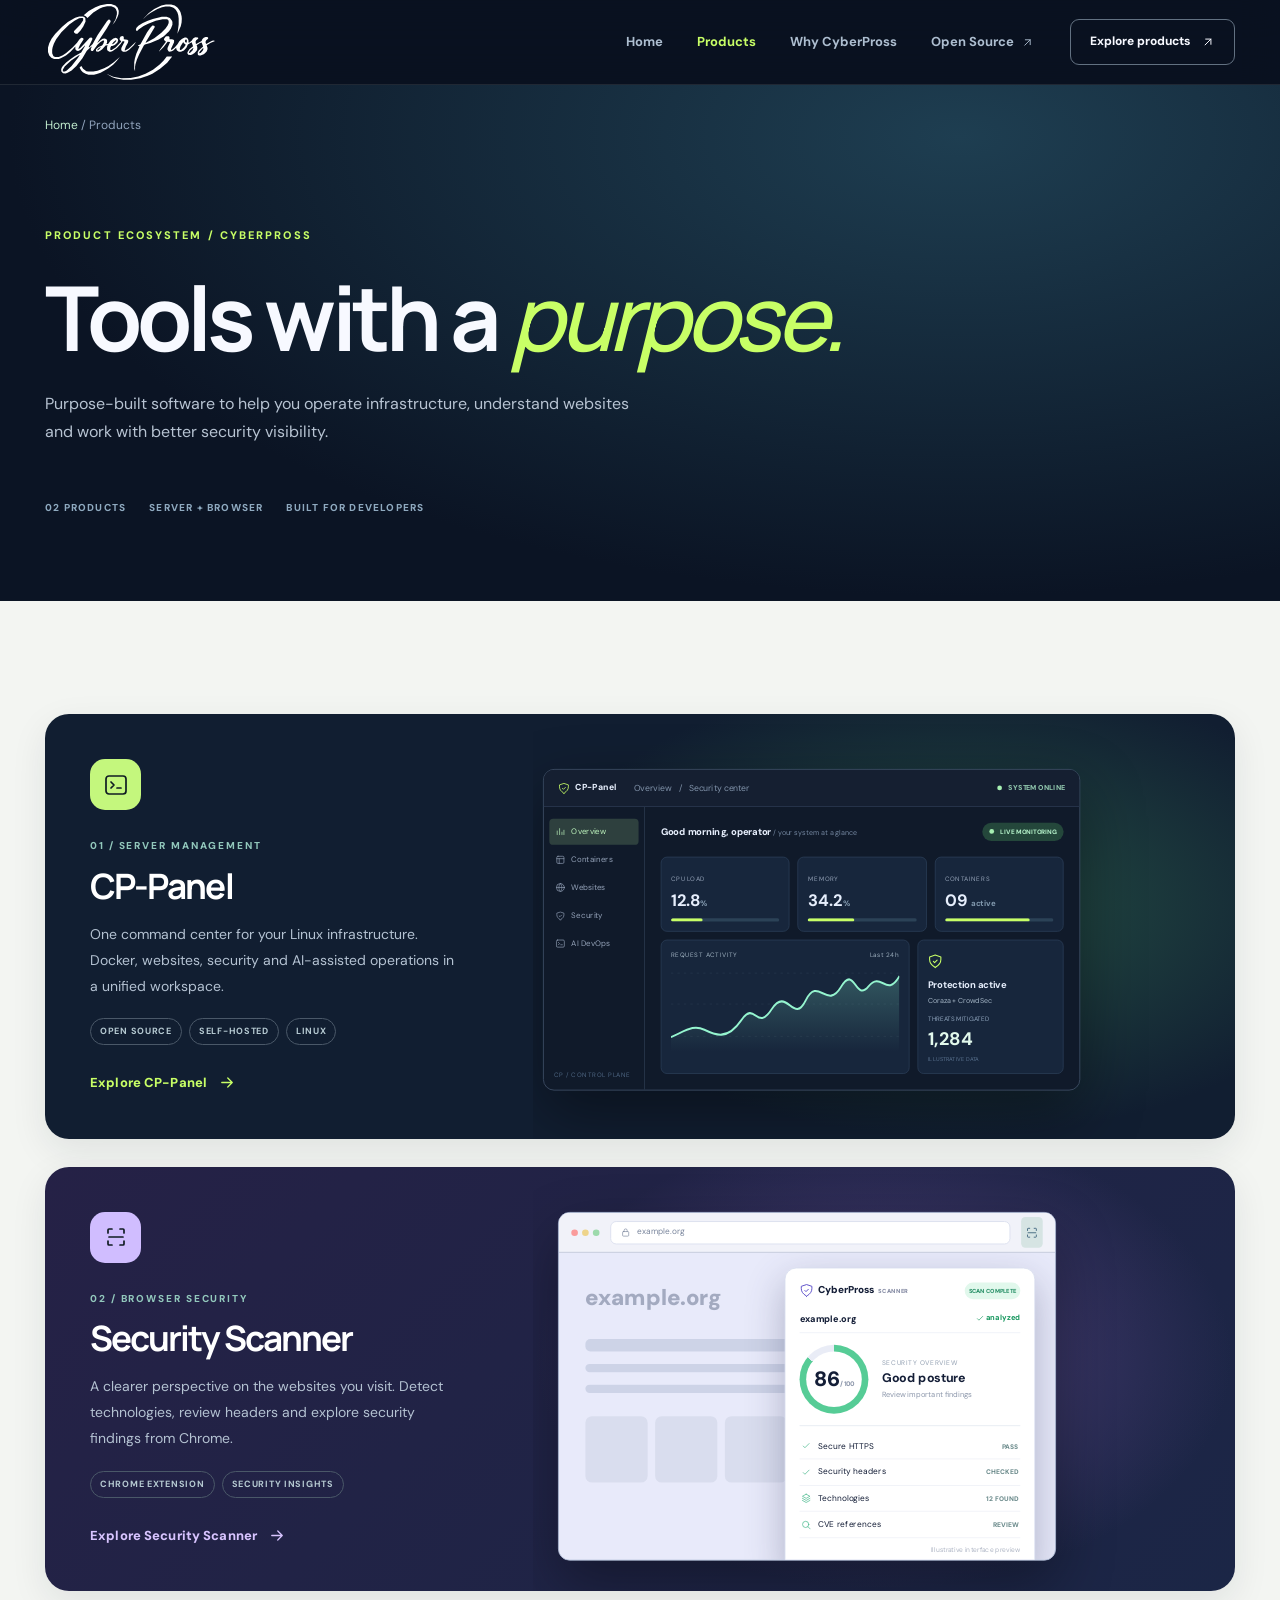
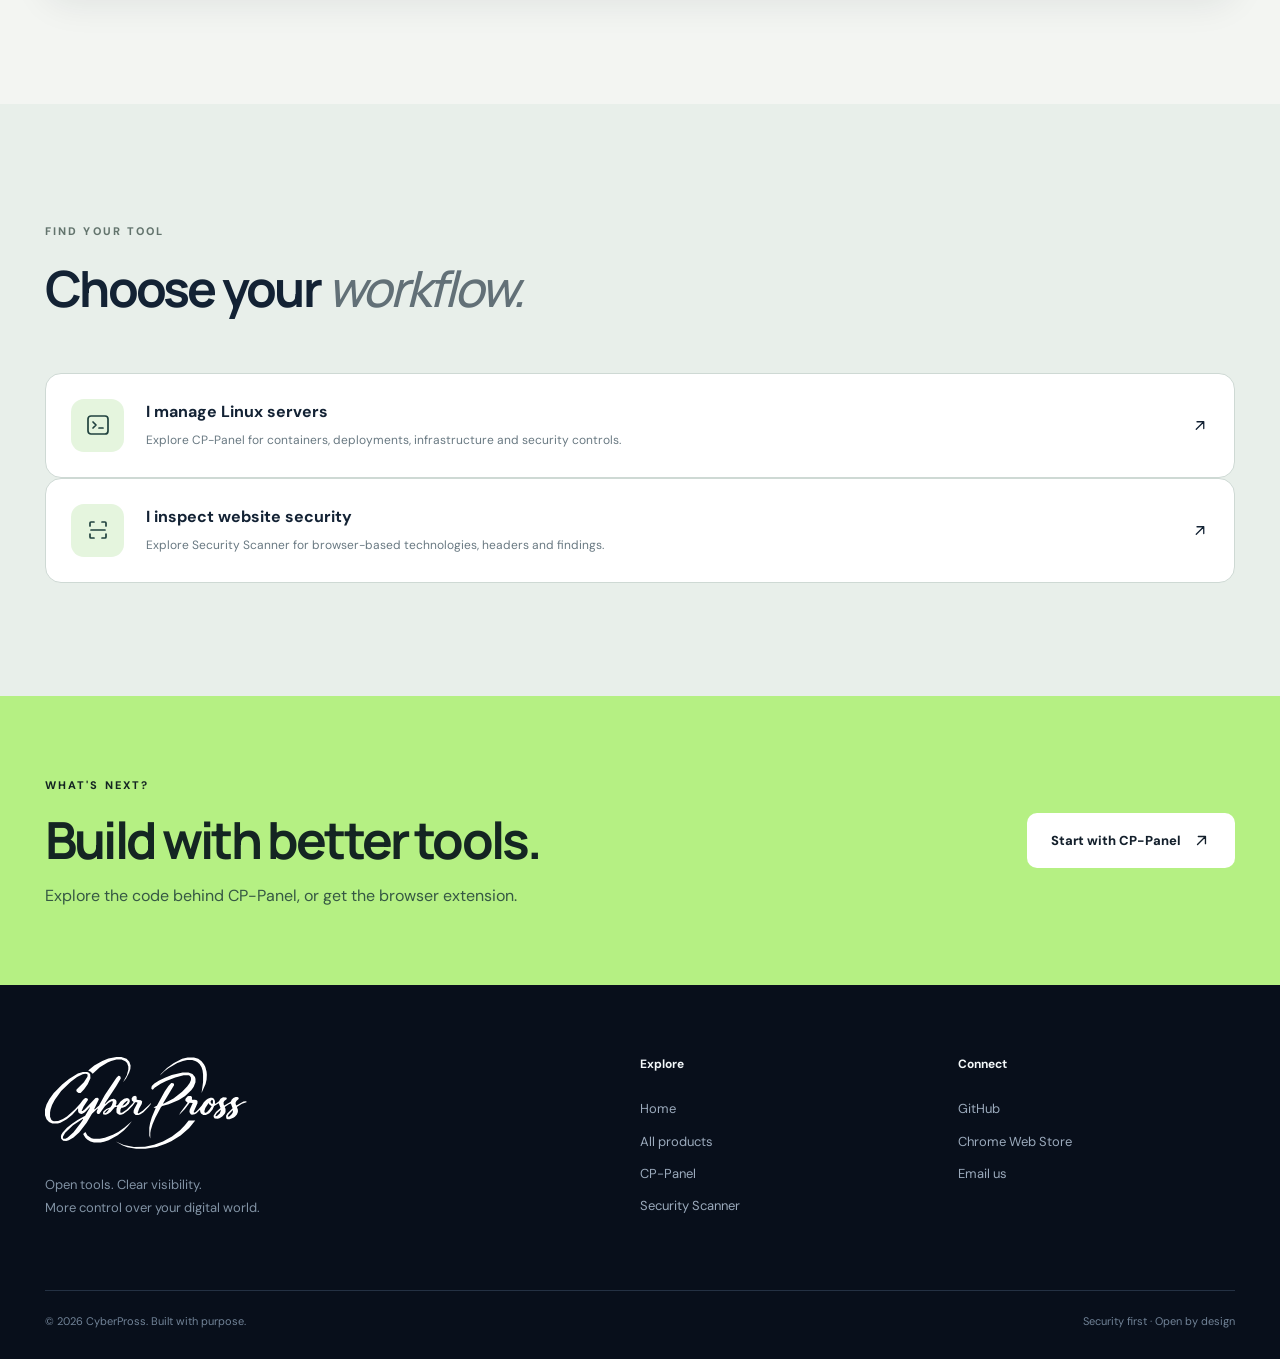
==== commit d42da013: "Integrate official Cyber Pross calligraphy logo across website" ====
--- a/products/index.html
+++ b/products/index.html
@@ -1,6 +1,6 @@
-<!doctype html><html lang="en"><head><meta charset="utf-8"><meta name="viewport" content="width=device-width,initial-scale=1"><meta name="description" content="Explore CP-Panel, our open-source Linux server control plane, and CyberPross Security Scanner for Chrome."><meta name="theme-color" content="#0a1020"><meta property="og:type" content="website"><meta property="og:title" content="Products | CyberPross"><meta property="og:description" content="Explore CP-Panel, our open-source Linux server control plane, and CyberPross Security Scanner for Chrome."><meta property="og:url" content="https://cyberpross.cc/products/"><meta name="color-scheme" content="dark"><link rel="canonical" href="https://cyberpross.cc/products/"><link rel="icon" href="/assets/favicon.svg" type="image/svg+xml"><link rel="stylesheet" href="/assets/styles.css"><script defer src="/assets/main.js"></script><title>Products | CyberPross</title></head><body><header class="site-header"><div class="shell nav"><a href="/" class="brand" aria-label="CyberPross home"><span class="brand-symbol"><svg class="ico " viewBox="0 0 24 24" fill="none" stroke="currentColor" stroke-width="1.7" stroke-linecap="round" stroke-linejoin="round" aria-hidden="true"><path d="m12 22 1-1c5-3 8-7 8-12V5l-9-3-9 3v4c0 5 3 9 8 12l1 1Z"/><path d="m9 12 2 2 4-4"/></svg></span><span>CYBER<span class="brand-sub">PROSS</span><small>SECURITY ENGINEERING</small></span></a><nav class="nav-links" id="main-nav" aria-label="Primary navigation"><a href="/" data-nav="/">Home</a><a href="/products/" data-nav="/products/">Products</a><a href="/#why">Why CyberPross</a><a href="https://github.com/nitishk1-hub/CP-Panel" target="_blank" rel="noopener noreferrer">Open Source <svg class="ico " viewBox="0 0 24 24" fill="none" stroke="currentColor" stroke-width="1.7" stroke-linecap="round" stroke-linejoin="round" aria-hidden="true"><path d="M7 17 17 7M8 7h9v9"/></svg></a></nav><a class="nav-button" href="/products/">Explore products <svg class="ico " viewBox="0 0 24 24" fill="none" stroke="currentColor" stroke-width="1.7" stroke-linecap="round" stroke-linejoin="round" aria-hidden="true"><path d="M7 17 17 7M8 7h9v9"/></svg></a><button class="menu-button" aria-controls="main-nav" aria-expanded="false" aria-label="Toggle menu"><svg class="ico " viewBox="0 0 24 24" fill="none" stroke="currentColor" stroke-width="1.7" stroke-linecap="round" stroke-linejoin="round" aria-hidden="true"><path d="M4 7h16M4 12h16M4 17h16"/></svg></button></div></header><main>
+<!doctype html><html lang="en"><head><meta charset="utf-8"><meta name="viewport" content="width=device-width,initial-scale=1"><meta name="description" content="Explore CP-Panel, our open-source Linux server control plane, and CyberPross Security Scanner for Chrome."><meta name="theme-color" content="#0a1020"><meta property="og:type" content="website"><meta property="og:title" content="Products | CyberPross"><meta property="og:description" content="Explore CP-Panel, our open-source Linux server control plane, and CyberPross Security Scanner for Chrome."><meta property="og:url" content="https://cyberpross.cc/products/"><meta name="color-scheme" content="dark"><link rel="canonical" href="https://cyberpross.cc/products/"><link rel="icon" href="/assets/favicon.svg" type="image/svg+xml"><link rel="stylesheet" href="/assets/styles.css"><script defer src="/assets/main.js"></script><title>Products | CyberPross</title></head><body><header class="site-header"><div class="shell nav"><a href="/" class="brand" aria-label="CyberPross home"><img class="wordmark-logo" src="/assets/cyberpross-wordmark.svg" alt="Cyber Pross"></a><nav class="nav-links" id="main-nav" aria-label="Primary navigation"><a href="/" data-nav="/">Home</a><a href="/products/" data-nav="/products/">Products</a><a href="/#why">Why CyberPross</a><a href="https://github.com/nitishk1-hub/CP-Panel" target="_blank" rel="noopener noreferrer">Open Source <svg class="ico " viewBox="0 0 24 24" fill="none" stroke="currentColor" stroke-width="1.7" stroke-linecap="round" stroke-linejoin="round" aria-hidden="true"><path d="M7 17 17 7M8 7h9v9"/></svg></a></nav><a class="nav-button" href="/products/">Explore products <svg class="ico " viewBox="0 0 24 24" fill="none" stroke="currentColor" stroke-width="1.7" stroke-linecap="round" stroke-linejoin="round" aria-hidden="true"><path d="M7 17 17 7M8 7h9v9"/></svg></a><button class="menu-button" aria-controls="main-nav" aria-expanded="false" aria-label="Toggle menu"><svg class="ico " viewBox="0 0 24 24" fill="none" stroke="currentColor" stroke-width="1.7" stroke-linecap="round" stroke-linejoin="round" aria-hidden="true"><path d="M4 7h16M4 12h16M4 17h16"/></svg></button></div></header><main>
 <section class="page-hero"><div class="shell"><div class="crumb"><a href="/">Home</a> / Products</div><span class="eyebrow">PRODUCT ECOSYSTEM / CYBERPROSS</span><h1>Tools with a <span class="serif">purpose.</span></h1><p>Purpose-built software to help you operate infrastructure, understand websites and work with better security visibility.</p><div class="page-hero-meta"><span>02 PRODUCTS</span><span>SERVER + BROWSER</span><span>BUILT FOR DEVELOPERS</span></div></div></section>
 <section class="section portfolio-section"><div class="shell"><div class="product-stack"><article class="product-tile cp-tile"><div class="tile-copy"><div class="tile-icon"><svg class="ico " viewBox="0 0 24 24" fill="none" stroke="currentColor" stroke-width="1.7" stroke-linecap="round" stroke-linejoin="round" aria-hidden="true"><rect x="2" y="3" width="20" height="18" rx="3"/><path d="m7 9 3 3-3 3m6 0h4"/></svg></div><span class="eyebrow">01 / SERVER MANAGEMENT</span><h3>CP-Panel</h3><p>One command center for your Linux infrastructure. Docker, websites, security and AI-assisted operations in a unified workspace.</p><div class="tile-tags"><span>OPEN SOURCE</span><span>SELF-HOSTED</span><span>LINUX</span></div><a class="text-link" href="/products/cp-panel/">Explore CP-Panel <svg class="ico " viewBox="0 0 24 24" fill="none" stroke="currentColor" stroke-width="1.7" stroke-linecap="round" stroke-linejoin="round" aria-hidden="true"><path d="M5 12h14m-6-6 6 6-6 6"/></svg></a></div><div class="tile-preview"><div class="mock-dashboard"><div class="dash-top"><span class="dash-mark"><svg class="ico " viewBox="0 0 24 24" fill="none" stroke="currentColor" stroke-width="1.7" stroke-linecap="round" stroke-linejoin="round" aria-hidden="true"><path d="m12 22 1-1c5-3 8-7 8-12V5l-9-3-9 3v4c0 5 3 9 8 12l1 1Z"/><path d="m9 12 2 2 4-4"/></svg> CP-Panel</span><span class="dash-crumb">Overview <em>/</em> Security center</span><span class="dash-online"><i></i> SYSTEM ONLINE</span></div><div class="dash-content"><aside class="dash-rail"><span class="active"><svg class="ico " viewBox="0 0 24 24" fill="none" stroke="currentColor" stroke-width="1.7" stroke-linecap="round" stroke-linejoin="round" aria-hidden="true"><path d="M4 20v-9m6 9V5m6 15v-6m5 6V9"/></svg> Overview</span><span><svg class="ico " viewBox="0 0 24 24" fill="none" stroke="currentColor" stroke-width="1.7" stroke-linecap="round" stroke-linejoin="round" aria-hidden="true"><rect x="3" y="3" width="18" height="18" rx="3"/><path d="M3 9h18M9 9v12"/></svg> Containers</span><span><svg class="ico " viewBox="0 0 24 24" fill="none" stroke="currentColor" stroke-width="1.7" stroke-linecap="round" stroke-linejoin="round" aria-hidden="true"><circle cx="12" cy="12" r="10"/><path d="M2 12h20M12 2c5 5 5 15 0 20-5-5-5-15 0-20"/></svg> Websites</span><span><svg class="ico " viewBox="0 0 24 24" fill="none" stroke="currentColor" stroke-width="1.7" stroke-linecap="round" stroke-linejoin="round" aria-hidden="true"><path d="m12 22 1-1c5-3 8-7 8-12V5l-9-3-9 3v4c0 5 3 9 8 12l1 1Z"/><path d="m9 12 2 2 4-4"/></svg> Security</span><span><svg class="ico " viewBox="0 0 24 24" fill="none" stroke="currentColor" stroke-width="1.7" stroke-linecap="round" stroke-linejoin="round" aria-hidden="true"><rect x="2" y="3" width="20" height="18" rx="3"/><path d="m7 9 3 3-3 3m6 0h4"/></svg> AI DevOps</span><div class="rail-end">CP / CONTROL PLANE</div></aside><div class="dash-main"><div class="dash-heading"><span>Good morning, operator<span class="dash-soft"> / your system at a glance</span></span><span class="tiny-pill"><i></i> LIVE MONITORING</span></div><div class="dash-stats"><div><small>CPU LOAD</small><b>12.8<span>%</span></b><div class="tiny-meter"><i style="width:29%"></i></div></div><div><small>MEMORY</small><b>34.2<span>%</span></b><div class="tiny-meter"><i style="width:43%"></i></div></div><div><small>CONTAINERS</small><b>09 <span>active</span></b><div class="tiny-meter"><i style="width:78%"></i></div></div></div><div class="dash-bottom"><div class="dash-chart"><div class="chart-head"><span>REQUEST ACTIVITY</span><span>Last 24h</span></div><svg viewBox="0 0 390 115" preserveAspectRatio="none" aria-label="Illustrative request activity chart"><defs><linearGradient id="cFill" x1="0" y1="0" x2="0" y2="1"><stop offset="0%" stop-color="#87f0cf" stop-opacity=".24"/><stop offset="100%" stop-color="#87f0cf" stop-opacity="0"/></linearGradient></defs><path d="M0 94H390M0 50H390M0 8H390" stroke="#26374d" stroke-dasharray="4 7"/><path d="M0 95C28 85 39 78 57 85S96 100 120 72 146 89 172 57 209 79 230 45 266 59 290 27 314 48 337 26 367 43 390 12V115H0Z" fill="url(#cFill)"/><path d="M0 95C28 85 39 78 57 85S96 100 120 72 146 89 172 57 209 79 230 45 266 59 290 27 314 48 337 26 367 43 390 12" fill="none" stroke="#95f5cf" stroke-width="2.8"/></svg></div><div class="dash-protect"><div class="protect-icon"><svg class="ico " viewBox="0 0 24 24" fill="none" stroke="currentColor" stroke-width="1.7" stroke-linecap="round" stroke-linejoin="round" aria-hidden="true"><path d="m12 22 1-1c5-3 8-7 8-12V5l-9-3-9 3v4c0 5 3 9 8 12l1 1Z"/><path d="m9 12 2 2 4-4"/></svg></div><b>Protection active</b><p>Coraza + CrowdSec</p><span>THREATS MITIGATED</span><strong>1,284</strong><small>ILLUSTRATIVE DATA</small></div></div></div></div></div></div></article><article class="product-tile scanner-tile"><div class="tile-copy"><div class="tile-icon purple"><svg class="ico " viewBox="0 0 24 24" fill="none" stroke="currentColor" stroke-width="1.7" stroke-linecap="round" stroke-linejoin="round" aria-hidden="true"><path d="M4 8V5a1 1 0 0 1 1-1h3m8 0h3a1 1 0 0 1 1 1v3M4 16v3a1 1 0 0 0 1 1h3m8 0h3a1 1 0 0 0 1-1v-3M5 12h14"/></svg></div><span class="eyebrow">02 / BROWSER SECURITY</span><h3>Security Scanner</h3><p>A clearer perspective on the websites you visit. Detect technologies, review headers and explore security findings from Chrome.</p><div class="tile-tags"><span>CHROME EXTENSION</span><span>SECURITY INSIGHTS</span></div><a class="text-link" href="/products/security-scanner/">Explore Security Scanner <svg class="ico " viewBox="0 0 24 24" fill="none" stroke="currentColor" stroke-width="1.7" stroke-linecap="round" stroke-linejoin="round" aria-hidden="true"><path d="M5 12h14m-6-6 6 6-6 6"/></svg></a></div><div class="tile-preview"><div class="mock-browser"><div class="browser-chrome"><div class="browser-dots"><i></i><i></i><i></i></div><div class="browser-address"><svg class="ico " viewBox="0 0 24 24" fill="none" stroke="currentColor" stroke-width="1.7" stroke-linecap="round" stroke-linejoin="round" aria-hidden="true"><rect x="4" y="10" width="16" height="12" rx="2"/><path d="M8 10V7a4 4 0 0 1 8 0v3"/></svg> example.org</div><div class="browser-tool"><svg class="ico " viewBox="0 0 24 24" fill="none" stroke="currentColor" stroke-width="1.7" stroke-linecap="round" stroke-linejoin="round" aria-hidden="true"><path d="M4 8V5a1 1 0 0 1 1-1h3m8 0h3a1 1 0 0 1 1 1v3M4 16v3a1 1 0 0 0 1 1h3m8 0h3a1 1 0 0 0 1-1v-3M5 12h14"/></svg></div></div><div class="scan-layout"><div class="scan-background"><span>example.org</span><div class="phantom large"></div><div class="phantom medium"></div><div class="phantom"></div><div class="phantom-cards"><i></i><i></i><i></i></div></div><div class="scan-popover"><div class="scan-head"><div class="scan-brand"><svg class="ico " viewBox="0 0 24 24" fill="none" stroke="currentColor" stroke-width="1.7" stroke-linecap="round" stroke-linejoin="round" aria-hidden="true"><path d="m12 22 1-1c5-3 8-7 8-12V5l-9-3-9 3v4c0 5 3 9 8 12l1 1Z"/><path d="m9 12 2 2 4-4"/></svg> CyberPross <span>SCANNER</span></div><span class="scan-status">SCAN COMPLETE</span></div><div class="scan-target">example.org <span><svg class="ico " viewBox="0 0 24 24" fill="none" stroke="currentColor" stroke-width="1.7" stroke-linecap="round" stroke-linejoin="round" aria-hidden="true"><path d="m5 12 4 4L19 6"/></svg> analyzed</span></div><div class="scan-score"><div class="score-ring"><span>86<small>/100</small></span></div><div><small>SECURITY OVERVIEW</small><strong>Good posture</strong><p>Review important findings</p></div></div><div class="scan-lines"><div><svg class="ico " viewBox="0 0 24 24" fill="none" stroke="currentColor" stroke-width="1.7" stroke-linecap="round" stroke-linejoin="round" aria-hidden="true"><path d="m5 12 4 4L19 6"/></svg> Secure HTTPS <span>PASS</span></div><div><svg class="ico " viewBox="0 0 24 24" fill="none" stroke="currentColor" stroke-width="1.7" stroke-linecap="round" stroke-linejoin="round" aria-hidden="true"><path d="m5 12 4 4L19 6"/></svg> Security headers <span>CHECKED</span></div><div><svg class="ico " viewBox="0 0 24 24" fill="none" stroke="currentColor" stroke-width="1.7" stroke-linecap="round" stroke-linejoin="round" aria-hidden="true"><path d="m12 2 9 5-9 5-9-5 9-5Zm-9 10 9 5 9-5M3 17l9 5 9-5"/></svg> Technologies <span>12 FOUND</span></div><div><svg class="ico " viewBox="0 0 24 24" fill="none" stroke="currentColor" stroke-width="1.7" stroke-linecap="round" stroke-linejoin="round" aria-hidden="true"><circle cx="10.8" cy="10.8" r="7.5"/><path d="m16.5 16.5 5 5"/></svg> CVE references <span>REVIEW</span></div></div><div class="scan-foot">Illustrative interface preview</div></div></div></div></div></article></div></div></section>
 <section class="section choose-section"><div class="shell"><div class="section-heading"><div><span class="eyebrow">FIND YOUR TOOL</span><h2>Choose your <span class="serif">workflow.</span></h2></div></div><div class="choice-grid"><a href="/products/cp-panel/" class="choice-card"><span><svg class="ico " viewBox="0 0 24 24" fill="none" stroke="currentColor" stroke-width="1.7" stroke-linecap="round" stroke-linejoin="round" aria-hidden="true"><rect x="2" y="3" width="20" height="18" rx="3"/><path d="m7 9 3 3-3 3m6 0h4"/></svg></span><div><b>I manage Linux servers</b><p>Explore CP-Panel for containers, deployments, infrastructure and security controls.</p></div><svg class="ico " viewBox="0 0 24 24" fill="none" stroke="currentColor" stroke-width="1.7" stroke-linecap="round" stroke-linejoin="round" aria-hidden="true"><path d="M7 17 17 7M8 7h9v9"/></svg></a><a href="/products/security-scanner/" class="choice-card"><span><svg class="ico " viewBox="0 0 24 24" fill="none" stroke="currentColor" stroke-width="1.7" stroke-linecap="round" stroke-linejoin="round" aria-hidden="true"><path d="M4 8V5a1 1 0 0 1 1-1h3m8 0h3a1 1 0 0 1 1 1v3M4 16v3a1 1 0 0 0 1 1h3m8 0h3a1 1 0 0 0 1-1v-3M5 12h14"/></svg></span><div><b>I inspect website security</b><p>Explore Security Scanner for browser-based technologies, headers and findings.</p></div><svg class="ico " viewBox="0 0 24 24" fill="none" stroke="currentColor" stroke-width="1.7" stroke-linecap="round" stroke-linejoin="round" aria-hidden="true"><path d="M7 17 17 7M8 7h9v9"/></svg></a></div></div></section>
 <section class="end-cta"><div class="shell cta-inner"><div><span class="eyebrow">WHAT'S NEXT?</span><h2>Build with better tools.</h2><p>Explore the code behind CP-Panel, or get the browser extension.</p></div><a class="button light" href="/products/cp-panel/">Start with CP-Panel <svg class="ico " viewBox="0 0 24 24" fill="none" stroke="currentColor" stroke-width="1.7" stroke-linecap="round" stroke-linejoin="round" aria-hidden="true"><path d="M7 17 17 7M8 7h9v9"/></svg></a></div></section>
-</main><footer class="footer"><div class="shell footer-main"><div class="footer-brand"><a href="/" class="brand"><span class="brand-symbol"><svg class="ico " viewBox="0 0 24 24" fill="none" stroke="currentColor" stroke-width="1.7" stroke-linecap="round" stroke-linejoin="round" aria-hidden="true"><path d="m12 22 1-1c5-3 8-7 8-12V5l-9-3-9 3v4c0 5 3 9 8 12l1 1Z"/><path d="m9 12 2 2 4-4"/></svg></span><span>CYBER<span class="brand-sub">PROSS</span><small>SECURITY ENGINEERING</small></span></a><p>Open tools. Clear visibility.<br>More control over your digital world.</p></div><div class="footer-col"><b>Explore</b><a href="/">Home</a><a href="/products/">All products</a><a href="/products/cp-panel/">CP-Panel</a><a href="/products/security-scanner/">Security Scanner</a></div><div class="footer-col"><b>Connect</b><a href="https://github.com/nitishk1-hub/CP-Panel" target="_blank" rel="noopener noreferrer">GitHub</a><a href="https://chromewebstore.google.com/detail/cyberpross-security-scann/edbncdajlofhbpejdnpjjgjlmbiemeie" target="_blank" rel="noopener noreferrer">Chrome Web Store</a><a href="mailto:admin@cyberpross.com">Email us</a></div></div><div class="shell footer-base"><span>© 2026 CyberPross. Built with purpose.</span><span>Security first · Open by design</span></div></footer></body></html>+</main><footer class="footer"><div class="shell footer-main"><div class="footer-brand"><a href="/" class="brand" aria-label="CyberPross home"><img class="wordmark-logo" src="/assets/cyberpross-wordmark.svg" alt="Cyber Pross"></a><p>Open tools. Clear visibility.<br>More control over your digital world.</p></div><div class="footer-col"><b>Explore</b><a href="/">Home</a><a href="/products/">All products</a><a href="/products/cp-panel/">CP-Panel</a><a href="/products/security-scanner/">Security Scanner</a></div><div class="footer-col"><b>Connect</b><a href="https://github.com/nitishk1-hub/CP-Panel" target="_blank" rel="noopener noreferrer">GitHub</a><a href="https://chromewebstore.google.com/detail/cyberpross-security-scann/edbncdajlofhbpejdnpjjgjlmbiemeie" target="_blank" rel="noopener noreferrer">Chrome Web Store</a><a href="mailto:admin@cyberpross.com">Email us</a></div></div><div class="shell footer-base"><span>© 2026 CyberPross. Built with purpose.</span><span>Security first · Open by design</span></div></footer></body></html>
--- a/assets/styles.css
+++ b/assets/styles.css
@@ -1,3 +1,11 @@
 
 @import url('https://fonts.googleapis.com/css2?family=DM+Sans:wght@400;500;600;700;800&family=Manrope:wght@400;500;600;700;800&display=swap');
 :root{--ink:#101b2b;--deep:#0a1020;--lime:#c8ff66;--mint:#93e5cb;--paper:#f3f5f2;--muted:#a9b5c7;--border:#d9e0dd;--darkborder:#26354d}*{box-sizing:border-box}html{scroll-behavior:smooth}body{margin:0;background:var(--deep);color:#f7f9ff;font:16px/1.65 'DM Sans',system-ui,sans-serif}a{text-decoration:none;color:inherit}a:focus-visible,button:focus-visible{outline:3px solid var(--lime);outline-offset:4px}button{font:inherit;cursor:pointer}.ico{width:19px;height:19px;display:inline-block;vertical-align:middle;flex:none}h1,h2,h3,p{margin:0}h1,h2,h3{font-family:Manrope,system-ui,sans-serif;line-height:1.12;letter-spacing:-.055em}p{line-height:1.75}.shell{width:min(1190px,calc(100% - 60px));margin-inline:auto}.eyebrow{font-size:11px;letter-spacing:.19em;font-weight:800;text-transform:uppercase;display:inline-flex;align-items:center;gap:14px}.eyebrow-line{width:24px;height:1px;background:currentColor}.serif{font-weight:500;font-style:italic;color:#627077}.site-header{border-bottom:1px solid #ffffff18;position:sticky;top:0;background:#0a1220e8;backdrop-filter:blur(19px);z-index:30}.nav{height:84px;display:flex;align-items:center;gap:36px}.brand{display:flex;align-items:center;gap:12px;line-height:1;font-size:19px;font-weight:800;letter-spacing:-.05em}.brand-symbol{width:43px;height:43px;border:1px solid #344955;display:grid;place-items:center;border-radius:14px;background:#1c2a38;color:var(--lime)}.brand-symbol .ico{width:23px;height:23px}.brand-sub{color:var(--lime)}.brand small{display:block;margin-top:8px;font:700 8px/1 'DM Sans',sans-serif;letter-spacing:.23em;color:#91a4ba}.nav-links{display:flex;align-items:center;gap:34px;margin-left:auto}.nav-links a{font-size:13px;color:#adbed0;font-weight:700}.nav-links a:hover,.nav-links a.active{color:var(--lime)}.nav-links svg{width:13px;height:13px;margin-left:4px}.nav-button{padding:12px 19px;border:1px solid #627181;border-radius:9px;font-size:12px;font-weight:800;white-space:nowrap}.nav-button .ico{width:14px;height:14px;margin-left:8px}.nav-button:hover{background:#17283a}.menu-button{display:none;background:none;color:white;border:0;padding:8px}.home-hero{background:radial-gradient(ellipse at 80% 25%,#1b3a49 0%,#0c182b 39%,#0a1020 80%);position:relative;overflow:hidden}.home-hero:before{content:"";position:absolute;inset:0;background-image:radial-gradient(#c6d6e422 .8px,transparent .8px);background-size:23px 23px;mask-image:linear-gradient(90deg,transparent,#000)}.hero-content{position:relative;display:grid;grid-template-columns:1fr 1fr;min-height:648px;align-items:center;gap:30px}.hero-copy{padding:64px 0 86px;position:relative;z-index:2}.announcement{display:inline-flex;align-items:center;gap:12px;padding:11px 15px;border:1px solid #526666;border-radius:100px;color:#ddf7ea;font-size:10px;letter-spacing:.13em;font-weight:800;background:#192c30}.announcement-arrow{display:inline-flex;border-left:1px solid #647875;padding-left:8px}.announcement-arrow .ico{width:14px;height:14px}.pulse{width:7px;height:7px;border-radius:50%;background:var(--lime);box-shadow:0 0 0 5px #b6e96f18;animation:pulse 3s infinite}@keyframes pulse{50%{box-shadow:0 0 0 10px #b6e96f04}}.hero-copy h1{font-size:clamp(48px,5.2vw,76px);line-height:1.08;margin:29px 0 24px;letter-spacing:-.075em}.hero-copy h1 em{font-style:normal;color:var(--lime)}.hero-copy>p{max-width:540px;color:#b1bed0;font-size:16px}.hero-actions{display:flex;gap:12px;flex-wrap:wrap;margin-top:34px}.button{display:inline-flex;align-items:center;justify-content:center;gap:11px;padding:16px 23px;min-height:54px;border-radius:10px;font-weight:800;font-size:13px;transition:transform .2s,background .2s,border-color .2s;border:1px solid transparent}.button:hover{transform:translateY(-2px)}.button.lime{background:var(--lime);color:#0e1d20}.button.lime:hover{background:#dcff9e}.button.outline{border-color:#576b7a;color:#f3f7fa;background:#ffffff05}.button.outline:hover{border-color:var(--lime)}.button.dark{color:white;background:#111e2e}.button.light{color:#131f2b;background:white}.hero-proof{display:flex;align-items:center;gap:14px;margin-top:53px;font-size:10px;letter-spacing:.15em;color:#95a8b8;font-weight:800}.proof-avatars{display:flex;padding-left:3px}.proof-avatars span{width:34px;height:34px;display:grid;place-items:center;border-radius:50%;border:2px solid #0c1527;margin-left:-4px;background:#34475a;color:var(--lime)}.proof-avatars span:nth-child(2){background:#254a46}.proof-avatars span:nth-child(3){background:#3d375c}.proof-avatars .ico{width:15px;height:15px}.hero-image{height:610px;position:relative;display:flex;align-items:center;justify-content:center}.hero-orbit{border:1px solid #477b82;border-radius:50%;position:absolute;box-shadow:inset 0 0 40px #64b8a108}.orbit-one{width:475px;height:475px;opacity:.38}.orbit-two{width:360px;height:360px;opacity:.45;border-style:dashed;animation:spin 100s linear infinite}.orbit-three{width:255px;height:255px;border-color:#9bf1bf66;box-shadow:0 0 80px #8bf5ba16,inset 0 0 70px #83e6ae18;opacity:.85}.core-orbit{width:150px;height:150px;background:radial-gradient(circle at 35% 25%,#305e55,#112b31 70%);display:grid;place-items:center;border:1px solid #82d8b6;box-shadow:0 0 0 10px #71edae0c,0 0 80px #52d69d48}.core-orbit svg{width:77px;height:77px;color:var(--lime);stroke-width:1.1}@keyframes spin{to{transform:rotate(360deg)}}.floating-card{position:absolute;z-index:2;background:#14263aee;border:1px solid #41606e;backdrop-filter:blur(12px);border-radius:14px;display:flex;align-items:center;gap:13px;padding:16px 19px;min-width:225px;box-shadow:0 15px 40px #010a12a0}.floating-card>span{width:43px;height:43px;border-radius:11px;background:#b9fa6b;color:#10261d;display:grid;place-items:center}.floating-card b{display:block;font:800 14px Manrope,sans-serif}.floating-card small{font-size:9px;letter-spacing:.11em;color:#a4b7c7}.floating-left{left:0;top:120px;transform:rotate(-5deg)}.floating-right{right:-5px;bottom:117px;transform:rotate(5deg)}.floating-right>span{background:#a7baff}.orbit-label{position:absolute;font-size:9px;letter-spacing:.18em;color:#9ab6b7;font-weight:750}.orbit-label-a{right:55px;top:76px}.orbit-label-b{left:10%;bottom:100px}.hero-bottom{border-top:1px solid #324254;position:relative;display:flex;align-items:center;gap:35px;padding:25px 0 29px;color:#90a5b5;font-size:10px;font-weight:800;letter-spacing:.17em}.hero-bottom .line{height:1px;background:#34495a;flex:1}.intro-band{background:var(--lime);color:#111c27;padding:79px 0}.intro-grid{display:grid;grid-template-columns:1.2fr .8fr;gap:90px;align-items:end}.intro-heading .eyebrow{color:#43512a}.intro-heading h2{font-size:clamp(33px,3.7vw,50px);margin-top:22px;max-width:730px}.intro-heading h2 span{font-style:italic;font-weight:500}.intro-grid>p{max-width:420px;font-size:16px;color:#3d522b;padding-bottom:5px}.section{padding:113px 0}.portfolio-section{background:var(--paper);color:var(--ink)}.section-heading{display:flex;align-items:end;justify-content:space-between;gap:38px;margin-bottom:39px}.section-heading .eyebrow{color:#63746d}.section-heading h2{font-size:clamp(34px,3.9vw,53px);margin:17px 0}.section-heading p{color:#61707b;max-width:550px}.text-link{display:inline-flex;align-items:center;gap:11px;font-size:13px;font-weight:800;letter-spacing:.01em}.text-link .ico{width:18px}.dark-link{white-space:nowrap;color:#1f3e42}.product-stack{display:grid;gap:28px}.product-tile{background:#111e31;color:white;border-radius:24px;min-height:405px;display:grid;grid-template-columns:41% 59%;overflow:hidden;box-shadow:0 12px 36px #19243216}.scanner-tile{background:linear-gradient(135deg,#252146,#1b2646)}.tile-copy{padding:45px;display:flex;flex-direction:column;align-items:flex-start;position:relative;z-index:2}.tile-icon{display:grid;place-items:center;width:51px;height:51px;border-radius:15px;background:#c4f77d;color:#101c23;margin-bottom:28px}.tile-icon.purple{background:#d0bdff}.tile-icon .ico{width:24px;height:24px}.tile-copy .eyebrow{color:#92c8bc;font-size:10px}.tile-copy h3{font-size:35px;margin:12px 0 16px}.tile-copy p{font-size:14px;line-height:1.85;color:#b4c2d2;max-width:370px}.tile-tags{display:flex;flex-wrap:wrap;gap:7px;margin-top:19px}.tile-tags span{border:1px solid #4a5868;border-radius:50px;padding:5px 9px;font-size:9px;font-weight:750;letter-spacing:.08em;color:#b5c9d1}.tile-copy .text-link{margin-top:auto;padding-top:27px;color:var(--lime)}.scanner-tile .tile-copy .text-link{color:#d8c4ff}.tile-preview{position:relative;overflow:hidden;min-height:405px;padding:70px 0 0 0}.cp-tile .tile-preview{background:radial-gradient(ellipse at 60% 45%,#245045,transparent 70%)}.scanner-tile .tile-preview{background:radial-gradient(ellipse at 50% 45%,#4c3f79,transparent 70%)}.tile-preview .mock-dashboard{position:absolute;top:55px;left:10px;width:680px;transform:scale(.79);transform-origin:top left}.tile-preview .mock-browser{position:absolute;width:600px;left:25px;top:45px;transform:scale(.83);transform-origin:top left}.difference-section{background:#0b1322}.section-heading.inverse .eyebrow{color:var(--mint)}.section-heading.inverse h2{color:white}.section-heading.inverse .serif{color:var(--lime)}.section-heading.inverse>p{max-width:335px;color:#9eacbf}.benefits{display:grid;grid-template-columns:repeat(3,1fr);gap:18px}.benefit{border:1px solid #2c3a50;border-radius:16px;padding:29px;min-height:273px;background:linear-gradient(145deg,#16243a,#101b2d);position:relative}.benefit-icon{display:grid;place-items:center;width:44px;height:44px;border-radius:12px;background:#273d40;color:var(--lime)}.benefit h3{font-size:21px;margin:38px 0 11px}.benefit p{color:#a1afc2;font-size:13px}.benefit-number{position:absolute;top:34px;right:27px;font-size:11px;color:#7c90a3;font-weight:800}.open-section{background:#e6ece5;color:#142036}.open-grid{display:grid;grid-template-columns:43% 57%;gap:60px;align-items:center}.open-grid .eyebrow{color:#4b625a}.open-grid h2{font-size:clamp(34px,4vw,55px);margin:21px 0}.open-grid>div:first-child p{color:#596d73;max-width:390px;margin-bottom:25px}.code-illustration{background:#101b2c;color:#d5e7f4;border:1px solid #34495e;border-radius:17px;box-shadow:0 24px 50px #0c253028;overflow:hidden}.code-title{display:flex;justify-content:space-between;align-items:center;padding:16px 20px;border-bottom:1px solid #273c52;font-size:10px;letter-spacing:.09em;color:#9eb1c2}.code-title>span:first-child{display:flex;gap:6px}.code-title i{width:7px;height:7px;background:#a0b0c2;border-radius:50%}.code-title i:first-child{background:#f59a91}.code-title i:nth-child(2){background:#f8d27b}.code-title i:nth-child(3){background:#97dbb0}.code-body{padding:25px 26px;font:13px/2.3 ui-monospace,monospace}.code-body i{font-style:normal;color:#647990;margin-right:26px}.code-green{color:#abf4ac}.code-purple{color:#b9b5ff}.code-bottom{padding:15px 23px;display:flex;align-items:center;gap:9px;border-top:1px solid #293a50;color:#a3b7ca;font-size:10px;letter-spacing:.12em}.code-bottom span{margin-left:auto}.end-cta{padding:75px 0;background:#b5f083;color:#142522}.cta-inner{display:flex;align-items:center;justify-content:space-between;gap:35px}.end-cta h2{font-size:clamp(34px,4vw,54px);margin:14px 0}.end-cta p{color:#355843;max-width:590px}.footer{background:#080f1b;color:white}.footer-main{display:grid;grid-template-columns:2fr 1fr 1fr;gap:40px;padding:70px 0}.footer-brand p{color:#8293a5;font-size:13px;margin-top:24px}.footer-col{display:flex;flex-direction:column;gap:11px}.footer-col b{font-size:12px;margin-bottom:12px;color:#f3f8fa}.footer-col a{font-size:13px;color:#9baabc}.footer-col a:hover{color:var(--lime)}.footer-base{display:flex;justify-content:space-between;gap:20px;border-top:1px solid #243143;padding:21px 0 29px;font-size:11px;color:#718397}.mock-dashboard{background:#101a2a;border:1px solid #43536b;border-radius:14px;box-shadow:0 30px 80px #0006;overflow:hidden;color:#e6eefc;font-family:'DM Sans',sans-serif}.dash-top{height:47px;border-bottom:1px solid #2a3850;display:flex;align-items:center;gap:22px;padding:0 18px;font-size:11px;background:#151f31}.dash-mark{font-weight:800;white-space:nowrap}.dash-mark .ico{color:var(--lime);width:15px;margin-right:4px}.dash-crumb{color:#8193aa}.dash-crumb em{font-style:normal;padding:0 6px}.dash-online{margin-left:auto;color:#8fc5ac;font-size:9px;font-weight:850;white-space:nowrap}.dash-online i,.tiny-pill i{display:inline-block;width:6px;height:6px;border-radius:50%;background:#a6f0b2;margin-right:6px}.dash-content{display:grid;grid-template-columns:128px 1fr;min-height:294px}.dash-rail{border-right:1px solid #2b3a4e;display:flex;flex-direction:column;gap:3px;padding:15px 7px;font-size:10px;color:#93a1b7;position:relative}.dash-rail>span{padding:8px;white-space:nowrap}.dash-rail .active{background:#2e403e;color:#bdf3bc;border-radius:5px}.dash-rail .ico{width:12px;height:12px;margin-right:5px}.rail-end{position:absolute;bottom:12px;left:13px;font-size:8px;letter-spacing:.1em;color:#4e6682}.dash-main{padding:20px}.dash-heading{display:flex;justify-content:space-between;gap:10px;align-items:center;font-weight:800;font-size:12px}.dash-soft{font-size:9px;color:#7487a0;font-weight:400}.tiny-pill{font-size:8px;white-space:nowrap;background:#24473b;color:#b6f3cb;border-radius:30px;padding:5px 9px}.dash-stats{display:grid;grid-template-columns:repeat(3,1fr);gap:10px;margin-top:20px}.dash-stats>div{background:#17263c;border:1px solid #2b3d57;border-radius:8px;padding:12px}.dash-stats small{font-size:8px;letter-spacing:.09em;color:#93a1b6}.dash-stats b{font-size:21px;display:block;line-height:1.5}.dash-stats b span{font-size:10px;color:#8299ae}.tiny-meter{height:4px;background:#2b4257;border-radius:2px;overflow:hidden;margin-top:7px}.tiny-meter i{display:block;background:var(--lime);height:100%;border-radius:2px}.dash-bottom{display:grid;grid-template-columns:1.45fr .85fr;gap:10px;margin-top:10px}.dash-chart,.dash-protect{background:#17263c;border:1px solid #2b3d57;border-radius:8px;padding:12px}.chart-head{display:flex;justify-content:space-between;font-size:8px;color:#9dafbe;letter-spacing:.09em}.dash-chart svg{width:100%;height:107px;margin-top:9px}.dash-protect{display:flex;align-items:flex-start;flex-direction:column}.protect-icon{color:var(--lime)}.dash-protect b{font-size:12px;margin-top:9px}.dash-protect p{font-size:9px;color:#a4b5c5;margin-top:2px}.dash-protect>span{font-size:8px;color:#90a5bd;margin-top:8px}.dash-protect strong{font-size:23px;color:#e2f9ec}.dash-protect>small{font-size:7px;color:#5a728f;margin-top:auto}.mock-browser{background:#e8eafa;border:1px solid #aab7d1;border-radius:14px;overflow:hidden;box-shadow:0 28px 70px #0005;color:#141e37;font-family:'DM Sans',sans-serif}.browser-chrome{height:48px;background:#f1f2f9;border-bottom:1px solid #bec5d8;display:flex;align-items:center;gap:13px;padding:0 15px}.browser-dots{display:flex;gap:5px}.browser-dots i{width:8px;height:8px;background:#c2c8d5;border-radius:50%}.browser-dots i:first-child{background:#fa9b9b}.browser-dots i:nth-child(2){background:#eed48b}.browser-dots i:nth-child(3){background:#9ddaac}.browser-address{height:28px;border-radius:7px;background:white;border:1px solid #d9deed;color:#79859c;display:flex;align-items:center;gap:8px;padding:0 12px;font-size:10px;flex:1}.browser-address svg{width:11px;height:11px}.browser-tool{background:#d6e4e3;border-radius:5px;color:#476b83;padding:5px}.browser-tool svg{width:16px;height:16px}.scan-layout{height:370px;position:relative;overflow:hidden}.scan-background{padding:32px;opacity:.65}.scan-background>span{font-size:27px;font-weight:900;color:#7f89a2}.phantom{height:10px;background:#c0c8de;border-radius:6px;width:46%;margin-top:15px}.phantom.large{height:15px;width:60%;margin-top:27px}.phantom.medium{width:53%}.phantom-cards{display:flex;gap:9px;margin-top:28px}.phantom-cards i{width:75px;height:80px;border-radius:8px;background:#d2d7e8}.scan-popover{position:absolute;right:24px;top:18px;width:302px;border-radius:14px;background:white;box-shadow:0 17px 46px #3b3e6755;border:1px solid #d8deef;padding:17px}.scan-head,.scan-target{display:flex;align-items:center;justify-content:space-between}.scan-brand{display:flex;align-items:center;gap:5px;font-weight:850;font-size:12px}.scan-brand .ico{color:#6255cb;width:17px;height:17px}.scan-brand span{font-size:7px;color:#8389a2;letter-spacing:.08em}.scan-status{font-size:7px;color:#248d64;background:#e1f8ec;padding:4px 5px;border-radius:20px;font-weight:800}.scan-target{padding:14px 0 8px;border-bottom:1px solid #edf0f8;font-size:11px;font-weight:800}.scan-target span{font-size:9px;color:#1b9961}.scan-target svg{width:11px;height:11px}.scan-score{display:flex;align-items:center;gap:16px;margin:14px 0}.score-ring{width:83px;height:83px;display:grid;place-items:center;border-radius:50%;background:conic-gradient(#56cc96 0 86%,#e9ecf6 86%);position:relative}.score-ring:before{content:"";position:absolute;inset:8px;background:white;border-radius:50%}.score-ring span{position:relative;font-size:25px;font-weight:850}.score-ring small{font-size:8px;color:#8c96aa}.scan-score>div:last-child small{display:block;font-size:8px;letter-spacing:.08em;color:#93a0b2}.scan-score strong{display:block;font-size:15px}.scan-score p{font-size:9px;color:#8b96aa}.scan-lines{border-top:1px solid #e4e9f1;padding-top:9px}.scan-lines>div{display:flex;align-items:center;gap:8px;padding:7px 2px;font-size:10px;border-bottom:1px solid #eff1f7}.scan-lines .ico{width:12px;height:12px;color:#45b78a}.scan-lines span{margin-left:auto;color:#69898a;font-size:8px;font-weight:800}.scan-foot{color:#adb4c3;font-size:8px;text-align:right;margin-top:8px}.page-hero{background:radial-gradient(ellipse at 75% 10%,#1e3e51,#0b1424 70%);padding:0 0 85px}.crumb{padding:31px 0 85px;color:#91a4bc;font-size:12px}.crumb a{color:#c0eacd}.page-hero .eyebrow{color:var(--lime)}.page-hero h1{font-size:clamp(53px,7vw,94px);margin:20px 0 22px}.page-hero h1 .serif{color:var(--lime)}.page-hero p{max-width:610px;color:#b7c3d2}.page-hero-meta{display:flex;gap:23px;margin-top:54px;font-size:10px;letter-spacing:.12em;color:#8faac0;font-weight:800}.choice-card{display:flex;align-items:center;gap:22px;border:1px solid #ced9d4;background:white;padding:25px;border-radius:16px}.choice-card>span{width:53px;height:53px;display:grid;place-items:center;border-radius:13px;background:#e5f5de;color:#21423f;flex:none}.choice-card>span .ico{width:24px;height:24px}.choice-card>div{flex:1}.choice-card b{font-size:16px}.choice-card p{font-size:12px;color:#697982;margin-top:5px}.choice-card:hover{border-color:#668d76}.choice-card>.ico{width:18px}.choose-section{background:#e8efea;color:#132234}.product-page-hero{background:radial-gradient(ellipse at 75% 0%,#23463e,#0b1423 70%);padding-bottom:90px;overflow:hidden}.scanner-page{background:radial-gradient(ellipse at 78% 0%,#3b326e,#0b1423 70%)}.product-page-copy{max-width:780px;margin-bottom:62px}.product-page-copy .eyebrow{color:var(--lime)}.product-page-copy h1{font-size:clamp(59px,7.5vw,105px);margin:20px 0}.product-page-copy h1 .serif{color:var(--lime)}.product-page-copy>p{max-width:660px;color:#b3c3d2;font-size:17px}.spec-row{display:flex;gap:65px;flex-wrap:wrap;border-top:1px solid #3a5060;margin-top:56px;padding-top:22px}.spec-row>div{display:flex;flex-direction:column;gap:6px}.spec-row span{color:#90a9b3;font-size:10px;letter-spacing:.13em}.spec-row b{font-size:13px}.wide-mock,.scanner-wide{max-width:1020px;margin:0 auto;position:relative}.wide-mock .mock-dashboard{width:100%}.wide-label{display:flex;justify-content:space-between;align-items:center;font-size:10px;font-weight:800;letter-spacing:.14em;color:#94b9a3;margin-bottom:14px}.wide-label .ico{width:16px}.wide-label span{color:#78989c}.wide-mock .dash-top{height:56px}.wide-mock .dash-content{grid-template-columns:180px 1fr;min-height:370px}.wide-mock .dash-rail{font-size:13px;padding:26px 15px}.wide-mock .dash-rail>span{padding:13px}.wide-mock .dash-main{padding:30px}.wide-mock .dash-stats>div{padding:19px}.wide-mock .dash-stats b{font-size:30px}.wide-mock .dash-bottom{margin-top:18px}.wide-mock .dash-chart svg{height:140px}.wide-mock .dash-protect{padding:18px}.scanner-wide .mock-browser{width:85%;margin:0 auto}.scanner-wide .scan-layout{height:490px}.scanner-wide .scan-popover{width:365px;right:15%;top:30px;padding:24px}.scanner-wide .scan-score{margin:25px 0}.scanner-wide .score-ring{width:110px;height:110px}.scanner-wide .scan-lines>div{padding:10px}.white-section{background:var(--paper);color:#122036}.feature-cards{display:grid;grid-template-columns:repeat(3,1fr);gap:17px}.feature-card{background:white;border:1px solid #dce5df;border-radius:15px;padding:31px;min-height:240px}.feature-card>.ico{width:26px;height:26px;color:#337f68}.feature-card h3{font-size:19px;margin:28px 0 11px}.feature-card p{font-size:13px;color:#637581}.cp-bottom,.scanner-bottom{background:#0d182a}.side-story{display:grid;grid-template-columns:1fr 1fr;gap:90px;align-items:center}.side-story h2{font-size:clamp(38px,4.5vw,62px);margin:21px 0}.side-story h2 .serif{color:var(--lime)}.side-story p{color:#a1b5c4;max-width:460px}.side-story .text-link{margin-top:25px;color:var(--lime)}.workflow-preview{background:#142338;border:1px solid #35485b;border-radius:18px;padding:28px}.workflow-title{display:flex;justify-content:space-between;color:#9cc7ba;font-size:11px;font-weight:800;letter-spacing:.13em;padding-bottom:20px;border-bottom:1px solid #31465a}.workflow-step{display:flex;align-items:center;gap:20px;padding:18px 0;border-bottom:1px solid #293e51}.workflow-step:last-child{border-bottom:0}.workflow-step>span{color:var(--lime);font-size:11px;font-weight:800}.workflow-step>div{flex:1}.workflow-step b{display:block;font-size:14px}.workflow-step small{display:block;color:#91a6b8;margin-top:4px;font-size:12px}.workflow-step .ico{color:#8bdcb6}.scan-workflow{padding:13px 15px 13px 30px;border-left:1px solid #4c5875}.scan-step{display:flex;gap:23px;padding:16px 0}.scan-step>span{width:35px;height:35px;display:grid;place-items:center;background:#323358;color:#d9c7ff;border-radius:50%;font-size:11px;flex:none}.scan-step b{font-size:15px}.scan-step p{font-size:12px;margin-top:7px}.product-note{display:flex;gap:12px;background:#18243a;padding:18px;border:1px solid #38495b;border-radius:13px;margin-top:25px;font-size:12px;color:#bac6d6;max-width:480px}.product-note .ico{color:var(--lime)}@media(max-width:1100px){.nav-links{gap:18px}.hero-content{grid-template-columns:1fr .85fr}.hero-orbit.orbit-one{width:380px;height:380px}.hero-orbit.orbit-two{width:310px;height:310px}.floating-left{left:-23px}.floating-right{right:-20px}.tile-copy{padding:32px}.product-tile{grid-template-columns:42% 58%}}@media(max-width:850px){.shell{width:min(100% - 36px,1190px)}.nav-links{display:none;position:absolute;top:84px;left:0;right:0;background:#111c2b;padding:24px;flex-direction:column;align-items:stretch;gap:20px;box-shadow:0 25px 40px #0007}.nav-links.open{display:flex}.menu-button{display:block;margin-left:auto}.nav-button{display:none}.hero-content{grid-template-columns:1fr}.hero-copy{padding:85px 0 0}.hero-image{height:480px}.hero-orbit.orbit-one{width:440px;height:440px}.hero-orbit.orbit-two{width:330px;height:330px}.floating-left{left:8%}.floating-right{right:7%}.hero-bottom{flex-wrap:wrap}.intro-grid,.open-grid,.side-story{grid-template-columns:1fr;gap:28px}.product-tile{grid-template-columns:1fr}.tile-preview{height:300px;min-height:300px}.tile-preview .mock-dashboard{left:20%;top:2px}.tile-preview .mock-browser{left:18%;top:0}.benefits,.feature-cards{grid-template-columns:repeat(2,1fr)}.footer-main{grid-template-columns:1.5fr 1fr 1fr}.scanner-wide .scan-popover{right:5%}}@media(max-width:580px){.nav{height:70px}.nav-links{top:70px}.hero-copy{padding-top:55px}.hero-copy h1{font-size:clamp(42px,12vw,64px)}.hero-image{height:370px}.hero-orbit.orbit-one{width:330px;height:330px}.hero-orbit.orbit-two{width:260px;height:260px}.hero-orbit.orbit-three{width:190px;height:190px}.core-orbit{width:120px;height:120px}.core-orbit svg{width:55px}.floating-card{min-width:0;padding:10px}.floating-card>span{width:34px;height:34px}.floating-card b{font-size:11px}.floating-card small{font-size:7px}.floating-left{top:55px;left:-10px}.floating-right{bottom:45px;right:-10px}.orbit-label{display:none}.hero-bottom{font-size:9px;gap:10px}.hero-bottom .line{display:none}.intro-band{padding:64px 0}.section{padding:75px 0}.section-heading{display:block}.section-heading .text-link{margin-top:20px}.tile-copy{padding:27px}.tile-preview .mock-dashboard{left:4%;transform:scale(.54)}.tile-preview .mock-browser{left:7%;transform:scale(.57)}.benefits,.feature-cards,.choice-grid{grid-template-columns:1fr}.footer-main{grid-template-columns:1fr 1fr;gap:32px}.footer-brand{grid-column:1/-1}.footer-base{flex-direction:column}.cta-inner{flex-direction:column;align-items:flex-start}.page-hero .crumb,.product-page-hero .crumb{padding-bottom:54px}.page-hero h1,.product-page-copy h1{font-size:clamp(44px,11vw,63px)}.page-hero-meta{gap:10px;flex-wrap:wrap}.wide-mock{overflow:hidden}.wide-mock .mock-dashboard{width:920px;transform:scale(.48);transform-origin:top left;margin-bottom:-190px}.scanner-wide .mock-browser{width:600px;transform:scale(.51);transform-origin:top left;margin-bottom:-220px}.scanner-wide .scan-popover{right:10px}.spec-row{gap:24px}.section-heading h2{font-size:36px}.code-body{font-size:10px;padding:16px}.code-body i{margin-right:12px}.end-cta{padding:60px 0}}@media(prefers-reduced-motion:reduce){*,*:before,*:after{animation:none!important;transition:none!important;scroll-behavior:auto!important}}
+
+/* Official CyberPross calligraphy logo: light/dark responsive wordmark */
+.site-header .brand,.footer .brand{gap:0;flex-shrink:0}
+.wordmark-logo{display:block;width:173px;height:76px;object-fit:contain;filter:brightness(0) invert(1);transition:opacity .2s ease}
+.brand:hover .wordmark-logo{opacity:.85}
+.footer .wordmark-logo{width:202px;height:95px}
+.intro-heading::after{content:"";display:block;width:200px;height:80px;margin-top:12px;background:#19302c;mask:url('/assets/cyberpross-wordmark.svg') center/contain no-repeat;-webkit-mask:url('/assets/cyberpross-wordmark.svg') center/contain no-repeat;opacity:.74}
+@media(max-width:580px){.site-header .wordmark-logo{width:135px;height:62px}.footer .wordmark-logo{width:185px;height:80px}}
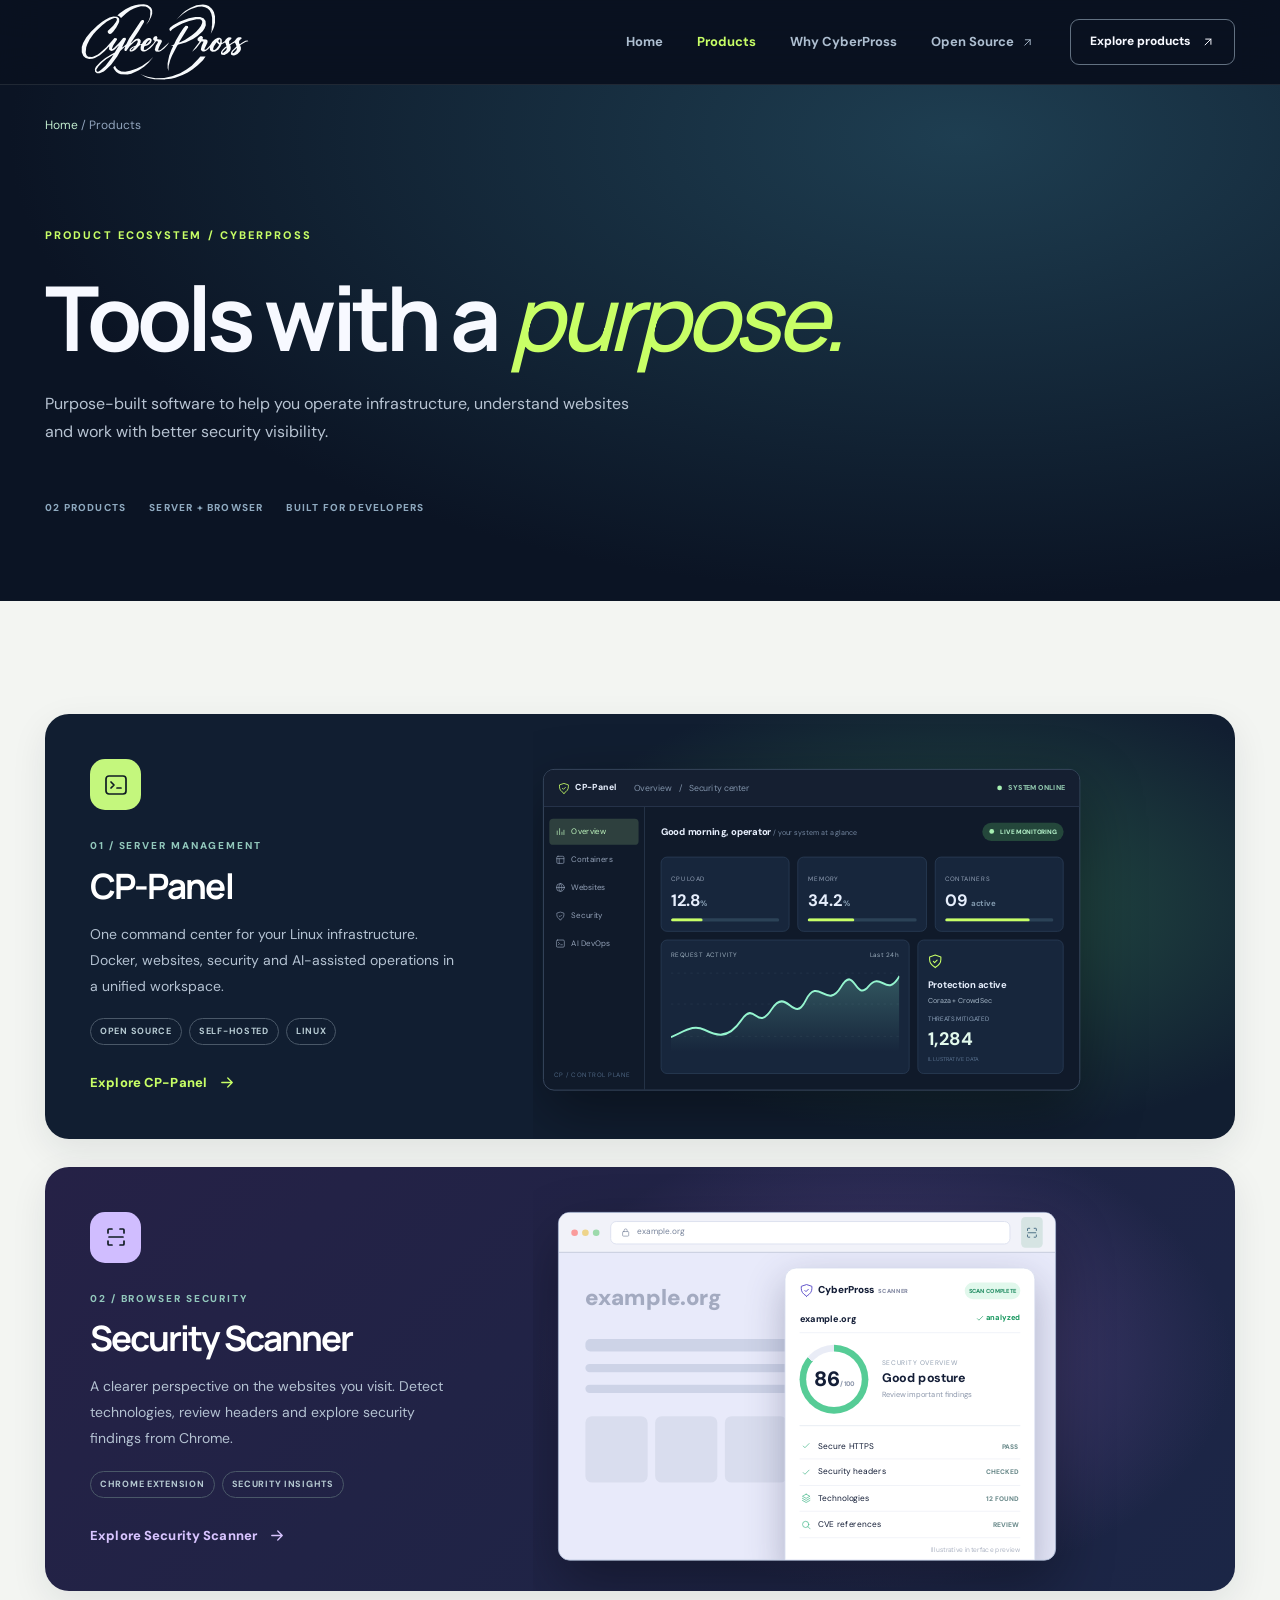
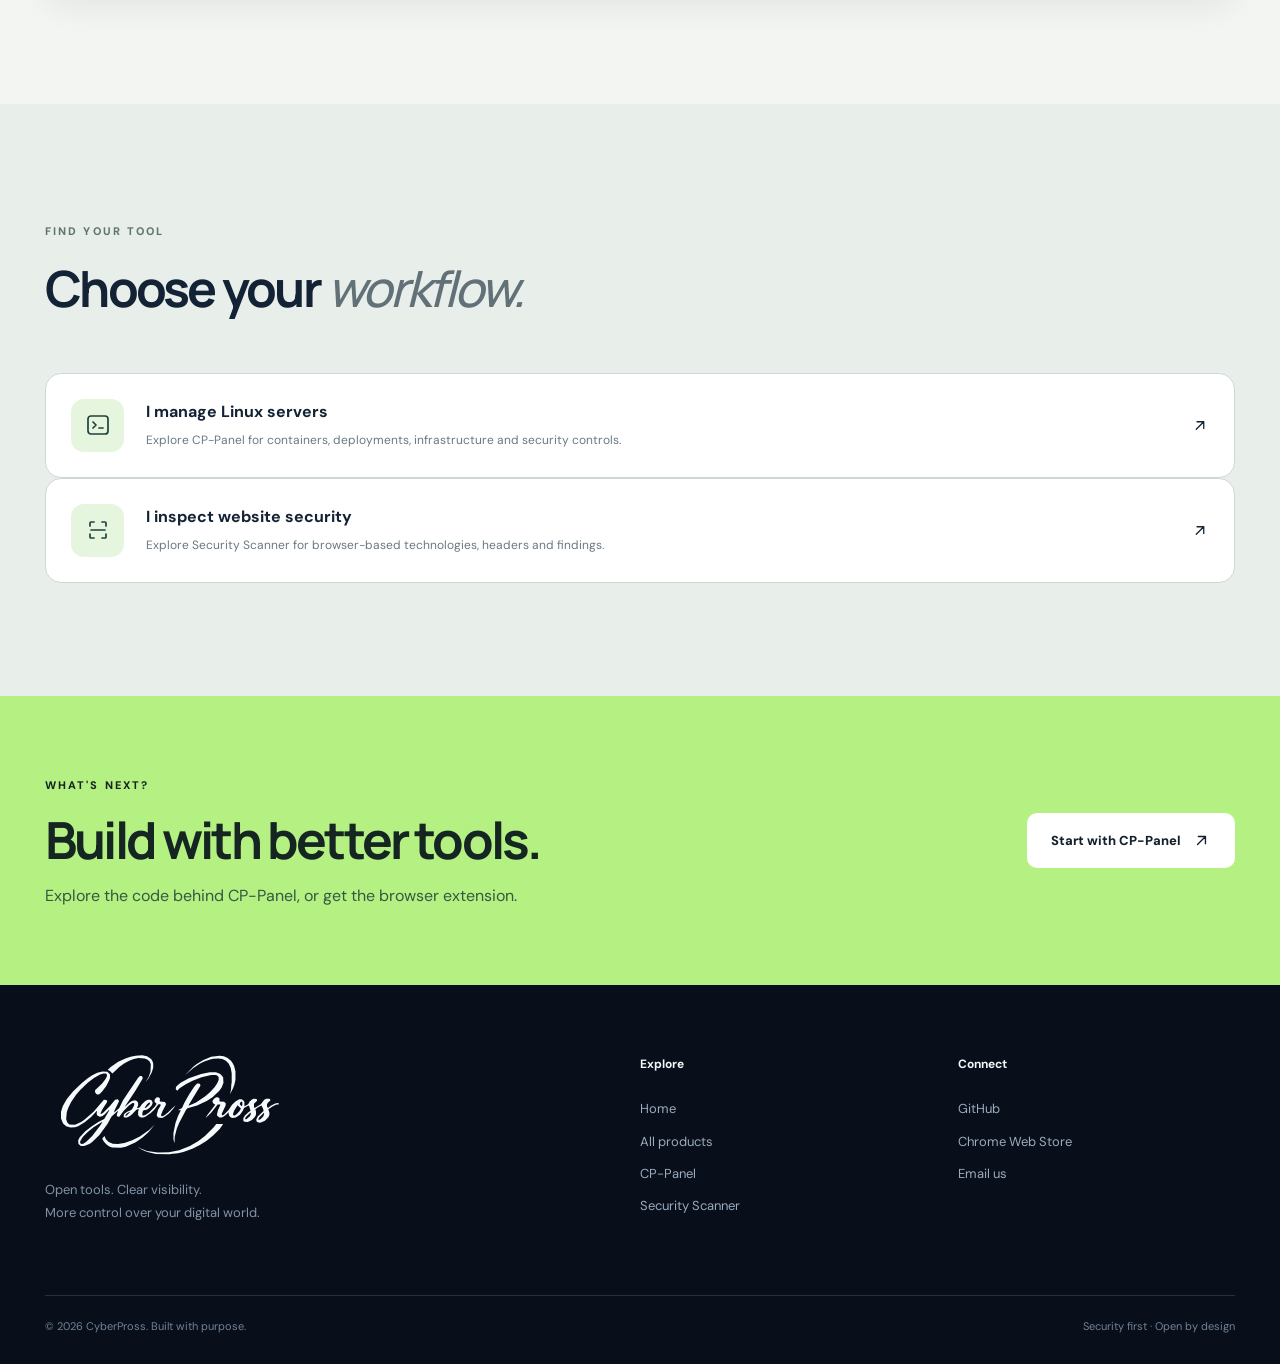
==== commit ce3baf3a: "Fix logo visibility using original artwork trace and versioned assets" ====
--- a/products/index.html
+++ b/products/index.html
@@ -1,6 +1,6 @@
-<!doctype html><html lang="en"><head><meta charset="utf-8"><meta name="viewport" content="width=device-width,initial-scale=1"><meta name="description" content="Explore CP-Panel, our open-source Linux server control plane, and CyberPross Security Scanner for Chrome."><meta name="theme-color" content="#0a1020"><meta property="og:type" content="website"><meta property="og:title" content="Products | CyberPross"><meta property="og:description" content="Explore CP-Panel, our open-source Linux server control plane, and CyberPross Security Scanner for Chrome."><meta property="og:url" content="https://cyberpross.cc/products/"><meta name="color-scheme" content="dark"><link rel="canonical" href="https://cyberpross.cc/products/"><link rel="icon" href="/assets/favicon.svg" type="image/svg+xml"><link rel="stylesheet" href="/assets/styles.css"><script defer src="/assets/main.js"></script><title>Products | CyberPross</title></head><body><header class="site-header"><div class="shell nav"><a href="/" class="brand" aria-label="CyberPross home"><img class="wordmark-logo" src="/assets/cyberpross-wordmark.svg" alt="Cyber Pross"></a><nav class="nav-links" id="main-nav" aria-label="Primary navigation"><a href="/" data-nav="/">Home</a><a href="/products/" data-nav="/products/">Products</a><a href="/#why">Why CyberPross</a><a href="https://github.com/nitishk1-hub/CP-Panel" target="_blank" rel="noopener noreferrer">Open Source <svg class="ico " viewBox="0 0 24 24" fill="none" stroke="currentColor" stroke-width="1.7" stroke-linecap="round" stroke-linejoin="round" aria-hidden="true"><path d="M7 17 17 7M8 7h9v9"/></svg></a></nav><a class="nav-button" href="/products/">Explore products <svg class="ico " viewBox="0 0 24 24" fill="none" stroke="currentColor" stroke-width="1.7" stroke-linecap="round" stroke-linejoin="round" aria-hidden="true"><path d="M7 17 17 7M8 7h9v9"/></svg></a><button class="menu-button" aria-controls="main-nav" aria-expanded="false" aria-label="Toggle menu"><svg class="ico " viewBox="0 0 24 24" fill="none" stroke="currentColor" stroke-width="1.7" stroke-linecap="round" stroke-linejoin="round" aria-hidden="true"><path d="M4 7h16M4 12h16M4 17h16"/></svg></button></div></header><main>
+<!doctype html><html lang="en"><head><meta charset="utf-8"><meta name="viewport" content="width=device-width,initial-scale=1"><meta name="description" content="Explore CP-Panel, our open-source Linux server control plane, and CyberPross Security Scanner for Chrome."><meta name="theme-color" content="#0a1020"><meta property="og:type" content="website"><meta property="og:title" content="Products | CyberPross"><meta property="og:description" content="Explore CP-Panel, our open-source Linux server control plane, and CyberPross Security Scanner for Chrome."><meta property="og:url" content="https://cyberpross.cc/products/"><meta name="color-scheme" content="dark"><link rel="canonical" href="https://cyberpross.cc/products/"><link rel="icon" href="/assets/favicon.svg" type="image/svg+xml"><link rel="stylesheet" href="/assets/styles.css?v=20261117-2"><script defer src="/assets/main.js"></script><title>Products | CyberPross</title></head><body><header class="site-header"><div class="shell nav"><a href="/" class="brand" aria-label="CyberPross home"><img class="wordmark-logo" src="/assets/cyberpross-wordmark.svg?v=20261117-2" alt="Cyber Pross"></a><nav class="nav-links" id="main-nav" aria-label="Primary navigation"><a href="/" data-nav="/">Home</a><a href="/products/" data-nav="/products/">Products</a><a href="/#why">Why CyberPross</a><a href="https://github.com/nitishk1-hub/CP-Panel" target="_blank" rel="noopener noreferrer">Open Source <svg class="ico " viewBox="0 0 24 24" fill="none" stroke="currentColor" stroke-width="1.7" stroke-linecap="round" stroke-linejoin="round" aria-hidden="true"><path d="M7 17 17 7M8 7h9v9"/></svg></a></nav><a class="nav-button" href="/products/">Explore products <svg class="ico " viewBox="0 0 24 24" fill="none" stroke="currentColor" stroke-width="1.7" stroke-linecap="round" stroke-linejoin="round" aria-hidden="true"><path d="M7 17 17 7M8 7h9v9"/></svg></a><button class="menu-button" aria-controls="main-nav" aria-expanded="false" aria-label="Toggle menu"><svg class="ico " viewBox="0 0 24 24" fill="none" stroke="currentColor" stroke-width="1.7" stroke-linecap="round" stroke-linejoin="round" aria-hidden="true"><path d="M4 7h16M4 12h16M4 17h16"/></svg></button></div></header><main>
 <section class="page-hero"><div class="shell"><div class="crumb"><a href="/">Home</a> / Products</div><span class="eyebrow">PRODUCT ECOSYSTEM / CYBERPROSS</span><h1>Tools with a <span class="serif">purpose.</span></h1><p>Purpose-built software to help you operate infrastructure, understand websites and work with better security visibility.</p><div class="page-hero-meta"><span>02 PRODUCTS</span><span>SERVER + BROWSER</span><span>BUILT FOR DEVELOPERS</span></div></div></section>
 <section class="section portfolio-section"><div class="shell"><div class="product-stack"><article class="product-tile cp-tile"><div class="tile-copy"><div class="tile-icon"><svg class="ico " viewBox="0 0 24 24" fill="none" stroke="currentColor" stroke-width="1.7" stroke-linecap="round" stroke-linejoin="round" aria-hidden="true"><rect x="2" y="3" width="20" height="18" rx="3"/><path d="m7 9 3 3-3 3m6 0h4"/></svg></div><span class="eyebrow">01 / SERVER MANAGEMENT</span><h3>CP-Panel</h3><p>One command center for your Linux infrastructure. Docker, websites, security and AI-assisted operations in a unified workspace.</p><div class="tile-tags"><span>OPEN SOURCE</span><span>SELF-HOSTED</span><span>LINUX</span></div><a class="text-link" href="/products/cp-panel/">Explore CP-Panel <svg class="ico " viewBox="0 0 24 24" fill="none" stroke="currentColor" stroke-width="1.7" stroke-linecap="round" stroke-linejoin="round" aria-hidden="true"><path d="M5 12h14m-6-6 6 6-6 6"/></svg></a></div><div class="tile-preview"><div class="mock-dashboard"><div class="dash-top"><span class="dash-mark"><svg class="ico " viewBox="0 0 24 24" fill="none" stroke="currentColor" stroke-width="1.7" stroke-linecap="round" stroke-linejoin="round" aria-hidden="true"><path d="m12 22 1-1c5-3 8-7 8-12V5l-9-3-9 3v4c0 5 3 9 8 12l1 1Z"/><path d="m9 12 2 2 4-4"/></svg> CP-Panel</span><span class="dash-crumb">Overview <em>/</em> Security center</span><span class="dash-online"><i></i> SYSTEM ONLINE</span></div><div class="dash-content"><aside class="dash-rail"><span class="active"><svg class="ico " viewBox="0 0 24 24" fill="none" stroke="currentColor" stroke-width="1.7" stroke-linecap="round" stroke-linejoin="round" aria-hidden="true"><path d="M4 20v-9m6 9V5m6 15v-6m5 6V9"/></svg> Overview</span><span><svg class="ico " viewBox="0 0 24 24" fill="none" stroke="currentColor" stroke-width="1.7" stroke-linecap="round" stroke-linejoin="round" aria-hidden="true"><rect x="3" y="3" width="18" height="18" rx="3"/><path d="M3 9h18M9 9v12"/></svg> Containers</span><span><svg class="ico " viewBox="0 0 24 24" fill="none" stroke="currentColor" stroke-width="1.7" stroke-linecap="round" stroke-linejoin="round" aria-hidden="true"><circle cx="12" cy="12" r="10"/><path d="M2 12h20M12 2c5 5 5 15 0 20-5-5-5-15 0-20"/></svg> Websites</span><span><svg class="ico " viewBox="0 0 24 24" fill="none" stroke="currentColor" stroke-width="1.7" stroke-linecap="round" stroke-linejoin="round" aria-hidden="true"><path d="m12 22 1-1c5-3 8-7 8-12V5l-9-3-9 3v4c0 5 3 9 8 12l1 1Z"/><path d="m9 12 2 2 4-4"/></svg> Security</span><span><svg class="ico " viewBox="0 0 24 24" fill="none" stroke="currentColor" stroke-width="1.7" stroke-linecap="round" stroke-linejoin="round" aria-hidden="true"><rect x="2" y="3" width="20" height="18" rx="3"/><path d="m7 9 3 3-3 3m6 0h4"/></svg> AI DevOps</span><div class="rail-end">CP / CONTROL PLANE</div></aside><div class="dash-main"><div class="dash-heading"><span>Good morning, operator<span class="dash-soft"> / your system at a glance</span></span><span class="tiny-pill"><i></i> LIVE MONITORING</span></div><div class="dash-stats"><div><small>CPU LOAD</small><b>12.8<span>%</span></b><div class="tiny-meter"><i style="width:29%"></i></div></div><div><small>MEMORY</small><b>34.2<span>%</span></b><div class="tiny-meter"><i style="width:43%"></i></div></div><div><small>CONTAINERS</small><b>09 <span>active</span></b><div class="tiny-meter"><i style="width:78%"></i></div></div></div><div class="dash-bottom"><div class="dash-chart"><div class="chart-head"><span>REQUEST ACTIVITY</span><span>Last 24h</span></div><svg viewBox="0 0 390 115" preserveAspectRatio="none" aria-label="Illustrative request activity chart"><defs><linearGradient id="cFill" x1="0" y1="0" x2="0" y2="1"><stop offset="0%" stop-color="#87f0cf" stop-opacity=".24"/><stop offset="100%" stop-color="#87f0cf" stop-opacity="0"/></linearGradient></defs><path d="M0 94H390M0 50H390M0 8H390" stroke="#26374d" stroke-dasharray="4 7"/><path d="M0 95C28 85 39 78 57 85S96 100 120 72 146 89 172 57 209 79 230 45 266 59 290 27 314 48 337 26 367 43 390 12V115H0Z" fill="url(#cFill)"/><path d="M0 95C28 85 39 78 57 85S96 100 120 72 146 89 172 57 209 79 230 45 266 59 290 27 314 48 337 26 367 43 390 12" fill="none" stroke="#95f5cf" stroke-width="2.8"/></svg></div><div class="dash-protect"><div class="protect-icon"><svg class="ico " viewBox="0 0 24 24" fill="none" stroke="currentColor" stroke-width="1.7" stroke-linecap="round" stroke-linejoin="round" aria-hidden="true"><path d="m12 22 1-1c5-3 8-7 8-12V5l-9-3-9 3v4c0 5 3 9 8 12l1 1Z"/><path d="m9 12 2 2 4-4"/></svg></div><b>Protection active</b><p>Coraza + CrowdSec</p><span>THREATS MITIGATED</span><strong>1,284</strong><small>ILLUSTRATIVE DATA</small></div></div></div></div></div></div></article><article class="product-tile scanner-tile"><div class="tile-copy"><div class="tile-icon purple"><svg class="ico " viewBox="0 0 24 24" fill="none" stroke="currentColor" stroke-width="1.7" stroke-linecap="round" stroke-linejoin="round" aria-hidden="true"><path d="M4 8V5a1 1 0 0 1 1-1h3m8 0h3a1 1 0 0 1 1 1v3M4 16v3a1 1 0 0 0 1 1h3m8 0h3a1 1 0 0 0 1-1v-3M5 12h14"/></svg></div><span class="eyebrow">02 / BROWSER SECURITY</span><h3>Security Scanner</h3><p>A clearer perspective on the websites you visit. Detect technologies, review headers and explore security findings from Chrome.</p><div class="tile-tags"><span>CHROME EXTENSION</span><span>SECURITY INSIGHTS</span></div><a class="text-link" href="/products/security-scanner/">Explore Security Scanner <svg class="ico " viewBox="0 0 24 24" fill="none" stroke="currentColor" stroke-width="1.7" stroke-linecap="round" stroke-linejoin="round" aria-hidden="true"><path d="M5 12h14m-6-6 6 6-6 6"/></svg></a></div><div class="tile-preview"><div class="mock-browser"><div class="browser-chrome"><div class="browser-dots"><i></i><i></i><i></i></div><div class="browser-address"><svg class="ico " viewBox="0 0 24 24" fill="none" stroke="currentColor" stroke-width="1.7" stroke-linecap="round" stroke-linejoin="round" aria-hidden="true"><rect x="4" y="10" width="16" height="12" rx="2"/><path d="M8 10V7a4 4 0 0 1 8 0v3"/></svg> example.org</div><div class="browser-tool"><svg class="ico " viewBox="0 0 24 24" fill="none" stroke="currentColor" stroke-width="1.7" stroke-linecap="round" stroke-linejoin="round" aria-hidden="true"><path d="M4 8V5a1 1 0 0 1 1-1h3m8 0h3a1 1 0 0 1 1 1v3M4 16v3a1 1 0 0 0 1 1h3m8 0h3a1 1 0 0 0 1-1v-3M5 12h14"/></svg></div></div><div class="scan-layout"><div class="scan-background"><span>example.org</span><div class="phantom large"></div><div class="phantom medium"></div><div class="phantom"></div><div class="phantom-cards"><i></i><i></i><i></i></div></div><div class="scan-popover"><div class="scan-head"><div class="scan-brand"><svg class="ico " viewBox="0 0 24 24" fill="none" stroke="currentColor" stroke-width="1.7" stroke-linecap="round" stroke-linejoin="round" aria-hidden="true"><path d="m12 22 1-1c5-3 8-7 8-12V5l-9-3-9 3v4c0 5 3 9 8 12l1 1Z"/><path d="m9 12 2 2 4-4"/></svg> CyberPross <span>SCANNER</span></div><span class="scan-status">SCAN COMPLETE</span></div><div class="scan-target">example.org <span><svg class="ico " viewBox="0 0 24 24" fill="none" stroke="currentColor" stroke-width="1.7" stroke-linecap="round" stroke-linejoin="round" aria-hidden="true"><path d="m5 12 4 4L19 6"/></svg> analyzed</span></div><div class="scan-score"><div class="score-ring"><span>86<small>/100</small></span></div><div><small>SECURITY OVERVIEW</small><strong>Good posture</strong><p>Review important findings</p></div></div><div class="scan-lines"><div><svg class="ico " viewBox="0 0 24 24" fill="none" stroke="currentColor" stroke-width="1.7" stroke-linecap="round" stroke-linejoin="round" aria-hidden="true"><path d="m5 12 4 4L19 6"/></svg> Secure HTTPS <span>PASS</span></div><div><svg class="ico " viewBox="0 0 24 24" fill="none" stroke="currentColor" stroke-width="1.7" stroke-linecap="round" stroke-linejoin="round" aria-hidden="true"><path d="m5 12 4 4L19 6"/></svg> Security headers <span>CHECKED</span></div><div><svg class="ico " viewBox="0 0 24 24" fill="none" stroke="currentColor" stroke-width="1.7" stroke-linecap="round" stroke-linejoin="round" aria-hidden="true"><path d="m12 2 9 5-9 5-9-5 9-5Zm-9 10 9 5 9-5M3 17l9 5 9-5"/></svg> Technologies <span>12 FOUND</span></div><div><svg class="ico " viewBox="0 0 24 24" fill="none" stroke="currentColor" stroke-width="1.7" stroke-linecap="round" stroke-linejoin="round" aria-hidden="true"><circle cx="10.8" cy="10.8" r="7.5"/><path d="m16.5 16.5 5 5"/></svg> CVE references <span>REVIEW</span></div></div><div class="scan-foot">Illustrative interface preview</div></div></div></div></div></article></div></div></section>
 <section class="section choose-section"><div class="shell"><div class="section-heading"><div><span class="eyebrow">FIND YOUR TOOL</span><h2>Choose your <span class="serif">workflow.</span></h2></div></div><div class="choice-grid"><a href="/products/cp-panel/" class="choice-card"><span><svg class="ico " viewBox="0 0 24 24" fill="none" stroke="currentColor" stroke-width="1.7" stroke-linecap="round" stroke-linejoin="round" aria-hidden="true"><rect x="2" y="3" width="20" height="18" rx="3"/><path d="m7 9 3 3-3 3m6 0h4"/></svg></span><div><b>I manage Linux servers</b><p>Explore CP-Panel for containers, deployments, infrastructure and security controls.</p></div><svg class="ico " viewBox="0 0 24 24" fill="none" stroke="currentColor" stroke-width="1.7" stroke-linecap="round" stroke-linejoin="round" aria-hidden="true"><path d="M7 17 17 7M8 7h9v9"/></svg></a><a href="/products/security-scanner/" class="choice-card"><span><svg class="ico " viewBox="0 0 24 24" fill="none" stroke="currentColor" stroke-width="1.7" stroke-linecap="round" stroke-linejoin="round" aria-hidden="true"><path d="M4 8V5a1 1 0 0 1 1-1h3m8 0h3a1 1 0 0 1 1 1v3M4 16v3a1 1 0 0 0 1 1h3m8 0h3a1 1 0 0 0 1-1v-3M5 12h14"/></svg></span><div><b>I inspect website security</b><p>Explore Security Scanner for browser-based technologies, headers and findings.</p></div><svg class="ico " viewBox="0 0 24 24" fill="none" stroke="currentColor" stroke-width="1.7" stroke-linecap="round" stroke-linejoin="round" aria-hidden="true"><path d="M7 17 17 7M8 7h9v9"/></svg></a></div></div></section>
 <section class="end-cta"><div class="shell cta-inner"><div><span class="eyebrow">WHAT'S NEXT?</span><h2>Build with better tools.</h2><p>Explore the code behind CP-Panel, or get the browser extension.</p></div><a class="button light" href="/products/cp-panel/">Start with CP-Panel <svg class="ico " viewBox="0 0 24 24" fill="none" stroke="currentColor" stroke-width="1.7" stroke-linecap="round" stroke-linejoin="round" aria-hidden="true"><path d="M7 17 17 7M8 7h9v9"/></svg></a></div></section>
-</main><footer class="footer"><div class="shell footer-main"><div class="footer-brand"><a href="/" class="brand" aria-label="CyberPross home"><img class="wordmark-logo" src="/assets/cyberpross-wordmark.svg" alt="Cyber Pross"></a><p>Open tools. Clear visibility.<br>More control over your digital world.</p></div><div class="footer-col"><b>Explore</b><a href="/">Home</a><a href="/products/">All products</a><a href="/products/cp-panel/">CP-Panel</a><a href="/products/security-scanner/">Security Scanner</a></div><div class="footer-col"><b>Connect</b><a href="https://github.com/nitishk1-hub/CP-Panel" target="_blank" rel="noopener noreferrer">GitHub</a><a href="https://chromewebstore.google.com/detail/cyberpross-security-scann/edbncdajlofhbpejdnpjjgjlmbiemeie" target="_blank" rel="noopener noreferrer">Chrome Web Store</a><a href="mailto:admin@cyberpross.com">Email us</a></div></div><div class="shell footer-base"><span>© 2026 CyberPross. Built with purpose.</span><span>Security first · Open by design</span></div></footer></body></html>+</main><footer class="footer"><div class="shell footer-main"><div class="footer-brand"><a href="/" class="brand" aria-label="CyberPross home"><img class="wordmark-logo" src="/assets/cyberpross-wordmark.svg?v=20261117-2" alt="Cyber Pross"></a><p>Open tools. Clear visibility.<br>More control over your digital world.</p></div><div class="footer-col"><b>Explore</b><a href="/">Home</a><a href="/products/">All products</a><a href="/products/cp-panel/">CP-Panel</a><a href="/products/security-scanner/">Security Scanner</a></div><div class="footer-col"><b>Connect</b><a href="https://github.com/nitishk1-hub/CP-Panel" target="_blank" rel="noopener noreferrer">GitHub</a><a href="https://chromewebstore.google.com/detail/cyberpross-security-scann/edbncdajlofhbpejdnpjjgjlmbiemeie" target="_blank" rel="noopener noreferrer">Chrome Web Store</a><a href="mailto:admin@cyberpross.com">Email us</a></div></div><div class="shell footer-base"><span>© 2026 CyberPross. Built with purpose.</span><span>Security first · Open by design</span></div></footer></body></html>
--- a/assets/styles.css
+++ b/assets/styles.css
@@ -9,3 +9,8 @@
 .footer .wordmark-logo{width:202px;height:95px}
 .intro-heading::after{content:"";display:block;width:200px;height:80px;margin-top:12px;background:#19302c;mask:url('/assets/cyberpross-wordmark.svg') center/contain no-repeat;-webkit-mask:url('/assets/cyberpross-wordmark.svg') center/contain no-repeat;opacity:.74}
 @media(max-width:580px){.site-header .wordmark-logo{width:135px;height:62px}.footer .wordmark-logo{width:185px;height:80px}}
+
+/* Brand visibility fix: source-traced logo, large header sizing, light/dark contrast */
+.site-header .wordmark-logo{width:240px;height:76px;object-fit:contain;filter:none}
+.footer .wordmark-logo{width:250px;height:100px;object-fit:contain;filter:none}
+@media(max-width:650px){.site-header .wordmark-logo{width:155px;height:61px}.footer .wordmark-logo{width:200px;height:86px}}
